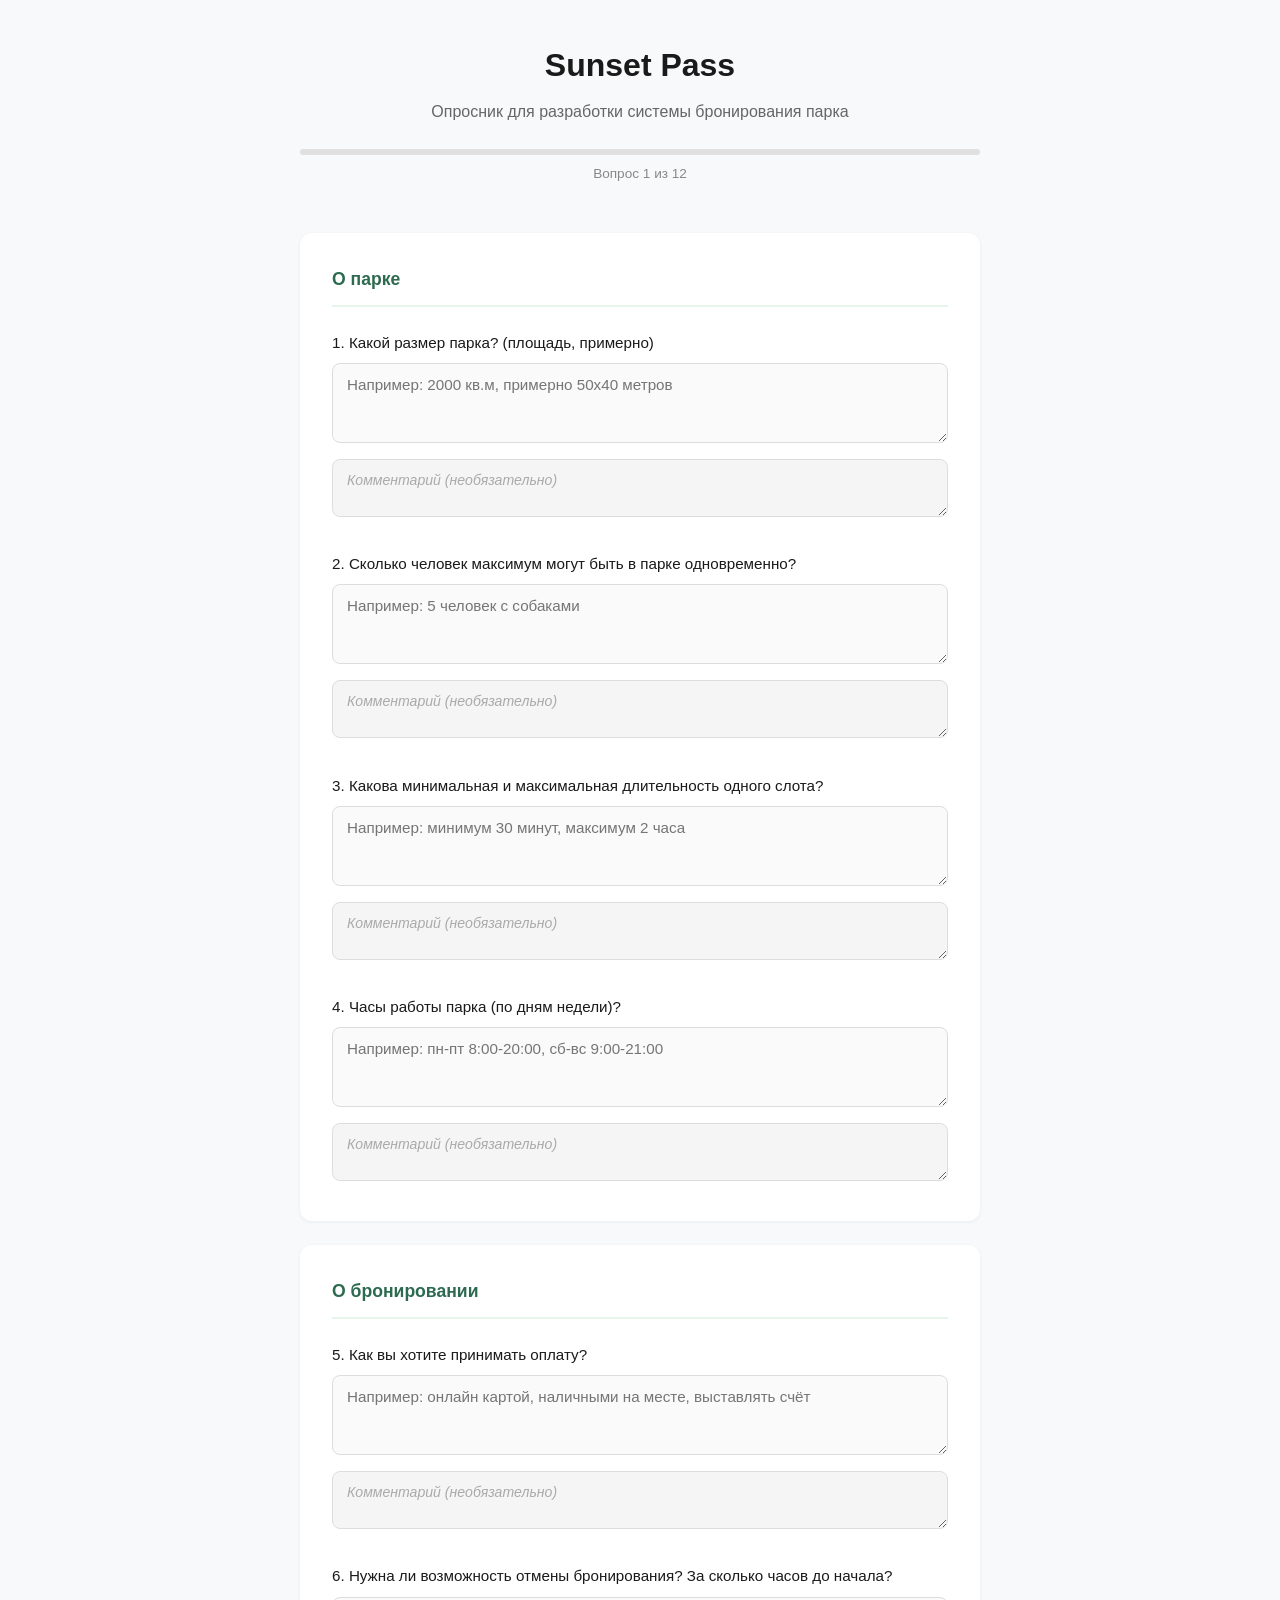
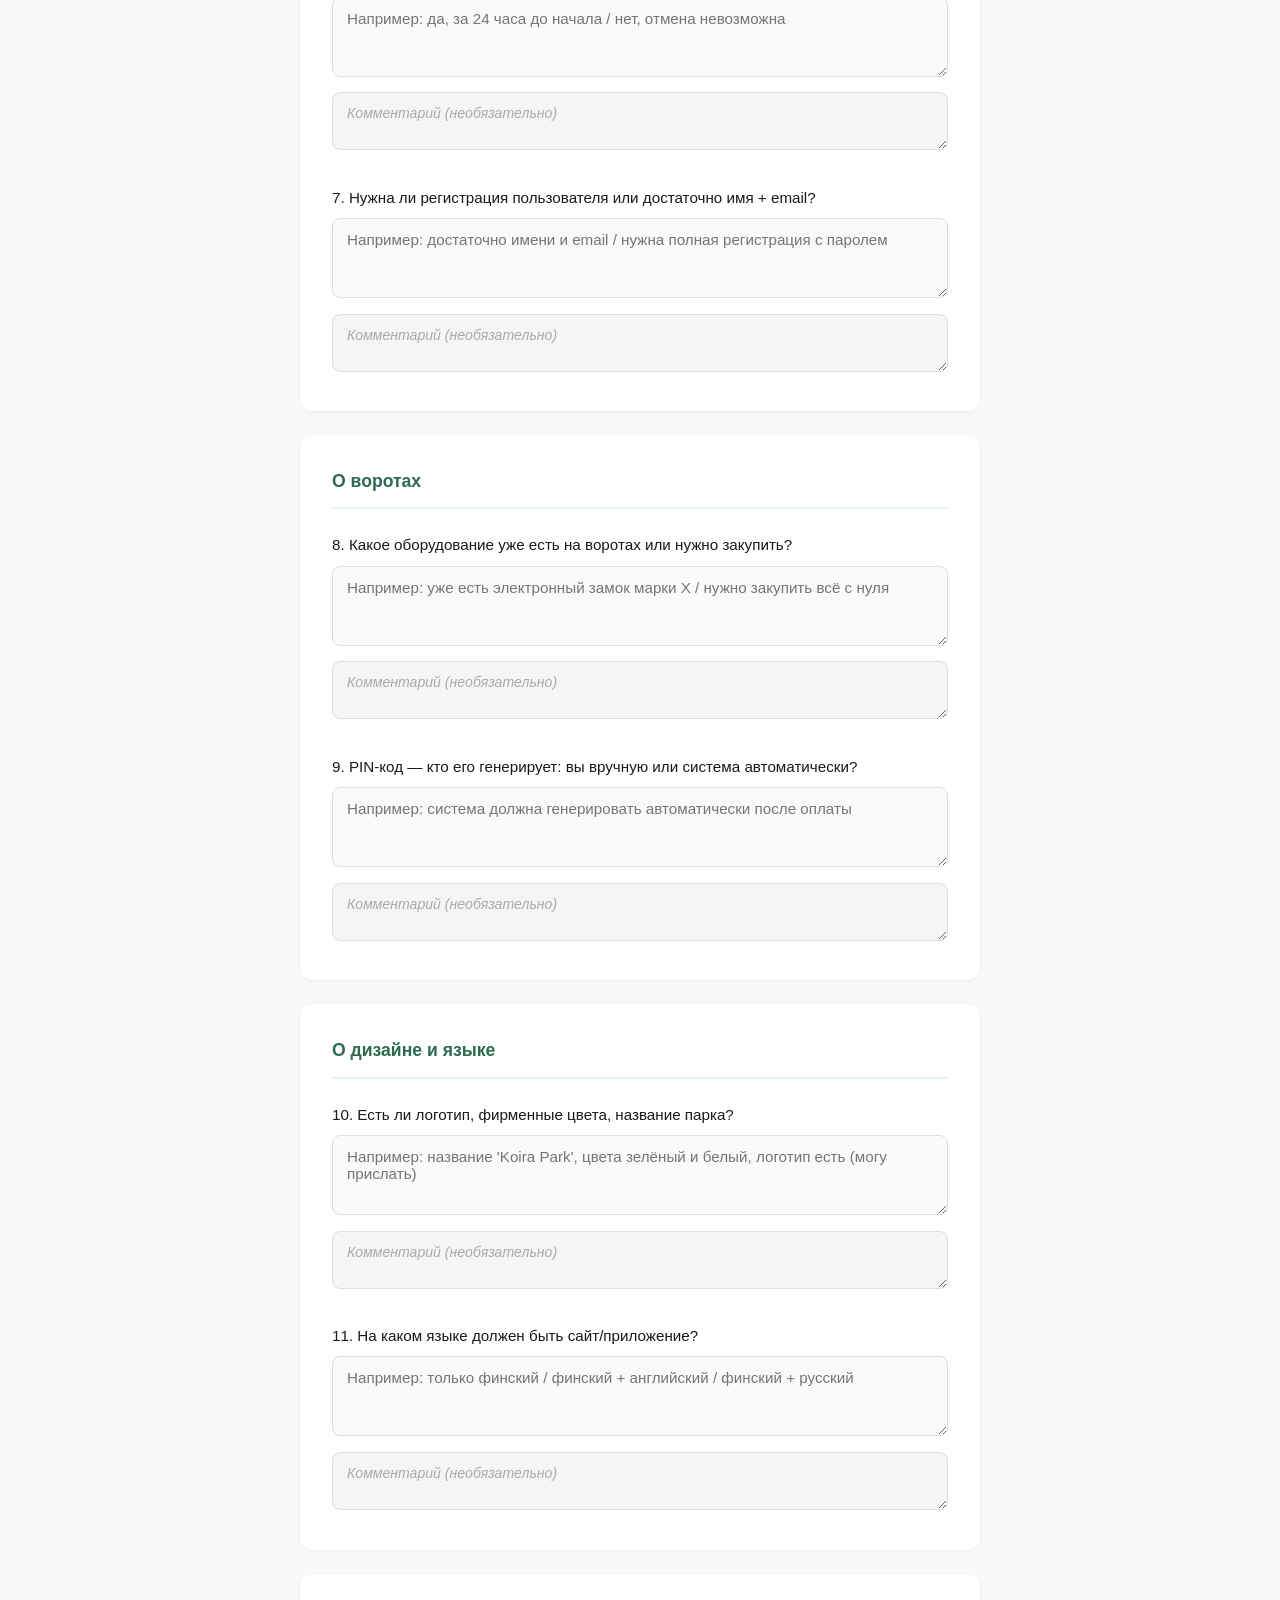
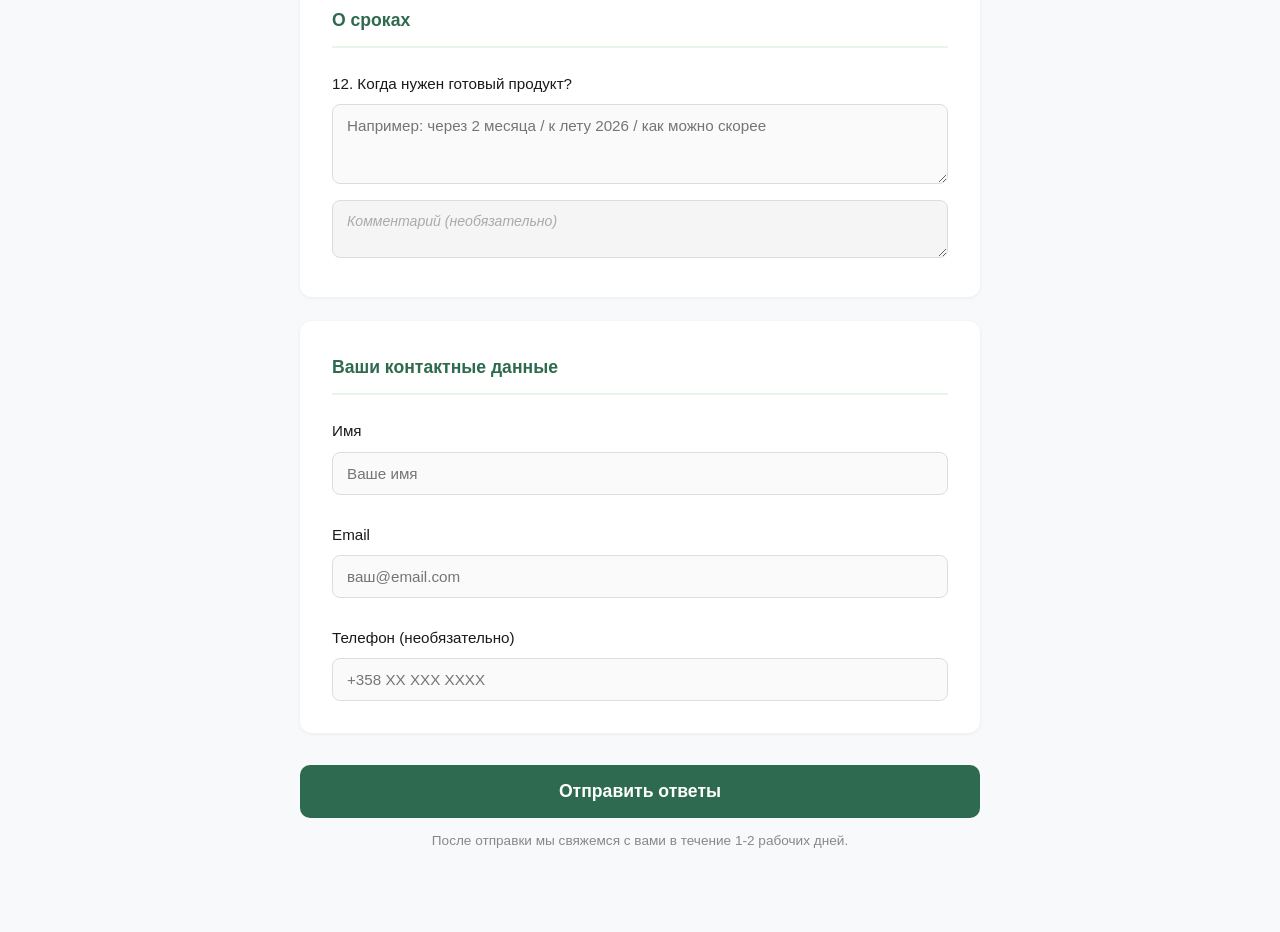
==== index.html @ 76b66343 "fix: add _replyto field to prevent spam classification" ====
<!DOCTYPE html>
<html lang="ru">
<head>
  <meta charset="UTF-8">
  <meta name="viewport" content="width=device-width, initial-scale=1.0">
  <title>Sunset Pass — Опросник</title>
  <link rel="stylesheet" href="style.css">
</head>
<body>
  <div class="container">
    <header>
      <h1>Sunset Pass</h1>
      <p class="subtitle">Опросник для разработки системы бронирования парка</p>
      <div class="progress-bar">
        <div class="progress-fill" id="progressFill"></div>
      </div>
      <p class="progress-text" id="progressText">Вопрос 1 из 12</p>
    </header>

    <form id="questionnaireForm" action="https://formspree.io/f/xrejjoav" method="POST">
      <input type="hidden" name="_replyto" id="_replyto">

      <!-- О парке -->
      <section class="section">
        <h2>О парке</h2>

        <div class="question" data-index="1">
          <label for="park_size">1. Какой размер парка? (площадь, примерно)</label>
          <textarea id="park_size" name="park_size" placeholder="Например: 2000 кв.м, примерно 50x40 метров"></textarea>
          <textarea id="park_size_comment" name="park_size_comment" class="comment" placeholder="Комментарий (необязательно)"></textarea>
        </div>

        <div class="question" data-index="2">
          <label for="max_people">2. Сколько человек максимум могут быть в парке одновременно?</label>
          <textarea id="max_people" name="max_people" placeholder="Например: 5 человек с собаками"></textarea>
          <textarea id="max_people_comment" name="max_people_comment" class="comment" placeholder="Комментарий (необязательно)"></textarea>
        </div>

        <div class="question" data-index="3">
          <label for="slot_duration">3. Какова минимальная и максимальная длительность одного слота?</label>
          <textarea id="slot_duration" name="slot_duration" placeholder="Например: минимум 30 минут, максимум 2 часа"></textarea>
          <textarea id="slot_duration_comment" name="slot_duration_comment" class="comment" placeholder="Комментарий (необязательно)"></textarea>
        </div>

        <div class="question" data-index="4">
          <label for="working_hours">4. Часы работы парка (по дням недели)?</label>
          <textarea id="working_hours" name="working_hours" placeholder="Например: пн-пт 8:00-20:00, сб-вс 9:00-21:00"></textarea>
          <textarea id="working_hours_comment" name="working_hours_comment" class="comment" placeholder="Комментарий (необязательно)"></textarea>
        </div>
      </section>

      <!-- О бронировании -->
      <section class="section">
        <h2>О бронировании</h2>

        <div class="question" data-index="5">
          <label for="payment">5. Как вы хотите принимать оплату?</label>
          <textarea id="payment" name="payment" placeholder="Например: онлайн картой, наличными на месте, выставлять счёт"></textarea>
          <textarea id="payment_comment" name="payment_comment" class="comment" placeholder="Комментарий (необязательно)"></textarea>
        </div>

        <div class="question" data-index="6">
          <label for="cancellation">6. Нужна ли возможность отмены бронирования? За сколько часов до начала?</label>
          <textarea id="cancellation" name="cancellation" placeholder="Например: да, за 24 часа до начала / нет, отмена невозможна"></textarea>
          <textarea id="cancellation_comment" name="cancellation_comment" class="comment" placeholder="Комментарий (необязательно)"></textarea>
        </div>

        <div class="question" data-index="7">
          <label for="registration">7. Нужна ли регистрация пользователя или достаточно имя + email?</label>
          <textarea id="registration" name="registration" placeholder="Например: достаточно имени и email / нужна полная регистрация с паролем"></textarea>
          <textarea id="registration_comment" name="registration_comment" class="comment" placeholder="Комментарий (необязательно)"></textarea>
        </div>
      </section>

      <!-- О воротах -->
      <section class="section">
        <h2>О воротах</h2>

        <div class="question" data-index="8">
          <label for="gate_equipment">8. Какое оборудование уже есть на воротах или нужно закупить?</label>
          <textarea id="gate_equipment" name="gate_equipment" placeholder="Например: уже есть электронный замок марки X / нужно закупить всё с нуля"></textarea>
          <textarea id="gate_equipment_comment" name="gate_equipment_comment" class="comment" placeholder="Комментарий (необязательно)"></textarea>
        </div>

        <div class="question" data-index="9">
          <label for="pin_generation">9. PIN-код — кто его генерирует: вы вручную или система автоматически?</label>
          <textarea id="pin_generation" name="pin_generation" placeholder="Например: система должна генерировать автоматически после оплаты"></textarea>
          <textarea id="pin_generation_comment" name="pin_generation_comment" class="comment" placeholder="Комментарий (необязательно)"></textarea>
        </div>
      </section>

      <!-- О дизайне -->
      <section class="section">
        <h2>О дизайне и языке</h2>

        <div class="question" data-index="10">
          <label for="branding">10. Есть ли логотип, фирменные цвета, название парка?</label>
          <textarea id="branding" name="branding" placeholder="Например: название 'Koira Park', цвета зелёный и белый, логотип есть (могу прислать)"></textarea>
          <textarea id="branding_comment" name="branding_comment" class="comment" placeholder="Комментарий (необязательно)"></textarea>
        </div>

        <div class="question" data-index="11">
          <label for="language">11. На каком языке должен быть сайт/приложение?</label>
          <textarea id="language" name="language" placeholder="Например: только финский / финский + английский / финский + русский"></textarea>
          <textarea id="language_comment" name="language_comment" class="comment" placeholder="Комментарий (необязательно)"></textarea>
        </div>
      </section>

      <!-- О сроках -->
      <section class="section">
        <h2>О сроках</h2>

        <div class="question" data-index="12">
          <label for="deadline">12. Когда нужен готовый продукт?</label>
          <textarea id="deadline" name="deadline" placeholder="Например: через 2 месяца / к лету 2026 / как можно скорее"></textarea>
          <textarea id="deadline_comment" name="deadline_comment" class="comment" placeholder="Комментарий (необязательно)"></textarea>
        </div>
      </section>

      <!-- Контактные данные -->
      <section class="section">
        <h2>Ваши контактные данные</h2>
        <div class="question">
          <label for="client_name">Имя</label>
          <input type="text" id="client_name" name="client_name" required placeholder="Ваше имя">
        </div>
        <div class="question">
          <label for="client_email">Email</label>
          <input type="email" id="client_email" name="client_email" required placeholder="ваш@email.com">
        </div>
        <div class="question">
          <label for="client_phone">Телефон (необязательно)</label>
          <input type="tel" id="client_phone" name="client_phone" placeholder="+358 XX XXX XXXX">
        </div>
      </section>

      <button type="submit" id="submitBtn">Отправить ответы</button>
      <p class="submit-note">После отправки мы свяжемся с вами в течение 1-2 рабочих дней.</p>

    </form>
  </div>

<script>
  document.getElementById('client_email').addEventListener('input', function() {
    document.getElementById('_replyto').value = this.value;
  });
</script>
</body>
</html>
---- style.css ----
* {
  box-sizing: border-box;
  margin: 0;
  padding: 0;
}

body {
  font-family: -apple-system, BlinkMacSystemFont, 'Segoe UI', Roboto, sans-serif;
  background: #f8f9fa;
  color: #1a1a1a;
  line-height: 1.6;
}

.container {
  max-width: 720px;
  margin: 0 auto;
  padding: 40px 20px 80px;
}

header {
  text-align: center;
  margin-bottom: 48px;
}

h1 {
  font-size: 2rem;
  font-weight: 700;
  margin-bottom: 8px;
  color: #1a1a1a;
}

.subtitle {
  color: #666;
  font-size: 1rem;
  margin-bottom: 24px;
}

.progress-bar {
  width: 100%;
  height: 6px;
  background: #e0e0e0;
  border-radius: 3px;
  overflow: hidden;
  margin-bottom: 8px;
}

.progress-fill {
  height: 100%;
  background: #2d6a4f;
  border-radius: 3px;
  transition: width 0.3s ease;
  width: 0%;
}

.progress-text {
  font-size: 0.85rem;
  color: #888;
}

.section {
  background: #fff;
  border-radius: 12px;
  padding: 32px;
  margin-bottom: 24px;
  box-shadow: 0 1px 4px rgba(0,0,0,0.06);
}

.section h2 {
  font-size: 1.1rem;
  font-weight: 600;
  color: #2d6a4f;
  margin-bottom: 24px;
  padding-bottom: 12px;
  border-bottom: 2px solid #e8f5e9;
}

.question {
  margin-bottom: 28px;
}

.question:last-child {
  margin-bottom: 0;
}

label {
  display: block;
  font-weight: 500;
  margin-bottom: 8px;
  font-size: 0.95rem;
}

textarea, input[type="text"], input[type="email"], input[type="tel"] {
  width: 100%;
  padding: 12px 14px;
  border: 1.5px solid #ddd;
  border-radius: 8px;
  font-size: 0.95rem;
  font-family: inherit;
  color: #1a1a1a;
  background: #fafafa;
  transition: border-color 0.2s;
  resize: vertical;
}

textarea {
  min-height: 80px;
}

textarea:focus, input:focus {
  outline: none;
  border-color: #2d6a4f;
  background: #fff;
}

textarea.comment {
  min-height: 50px;
  margin-top: 8px;
  font-size: 0.88rem;
  color: #555;
  background: #f5f5f5;
}

textarea.comment::placeholder {
  color: #aaa;
  font-style: italic;
}

button[type="submit"] {
  display: block;
  width: 100%;
  padding: 16px;
  background: #2d6a4f;
  color: #fff;
  border: none;
  border-radius: 10px;
  font-size: 1.1rem;
  font-weight: 600;
  cursor: pointer;
  transition: background 0.2s, transform 0.1s;
  margin-top: 32px;
}

button[type="submit"]:hover {
  background: #1b4332;
}

button[type="submit"]:active {
  transform: scale(0.99);
}

button[type="submit"]:disabled {
  background: #aaa;
  cursor: not-allowed;
}

.submit-note {
  text-align: center;
  color: #888;
  font-size: 0.85rem;
  margin-top: 12px;
}

.error-message {
  background: #fff3f3;
  border: 1px solid #f5c6cb;
  color: #721c24;
  padding: 12px 16px;
  border-radius: 8px;
  margin-top: 16px;
  font-size: 0.9rem;
  display: none;
}

@media (max-width: 600px) {
  .container {
    padding: 24px 16px 60px;
  }

  .section {
    padding: 20px;
  }

  h1 {
    font-size: 1.5rem;
  }
}
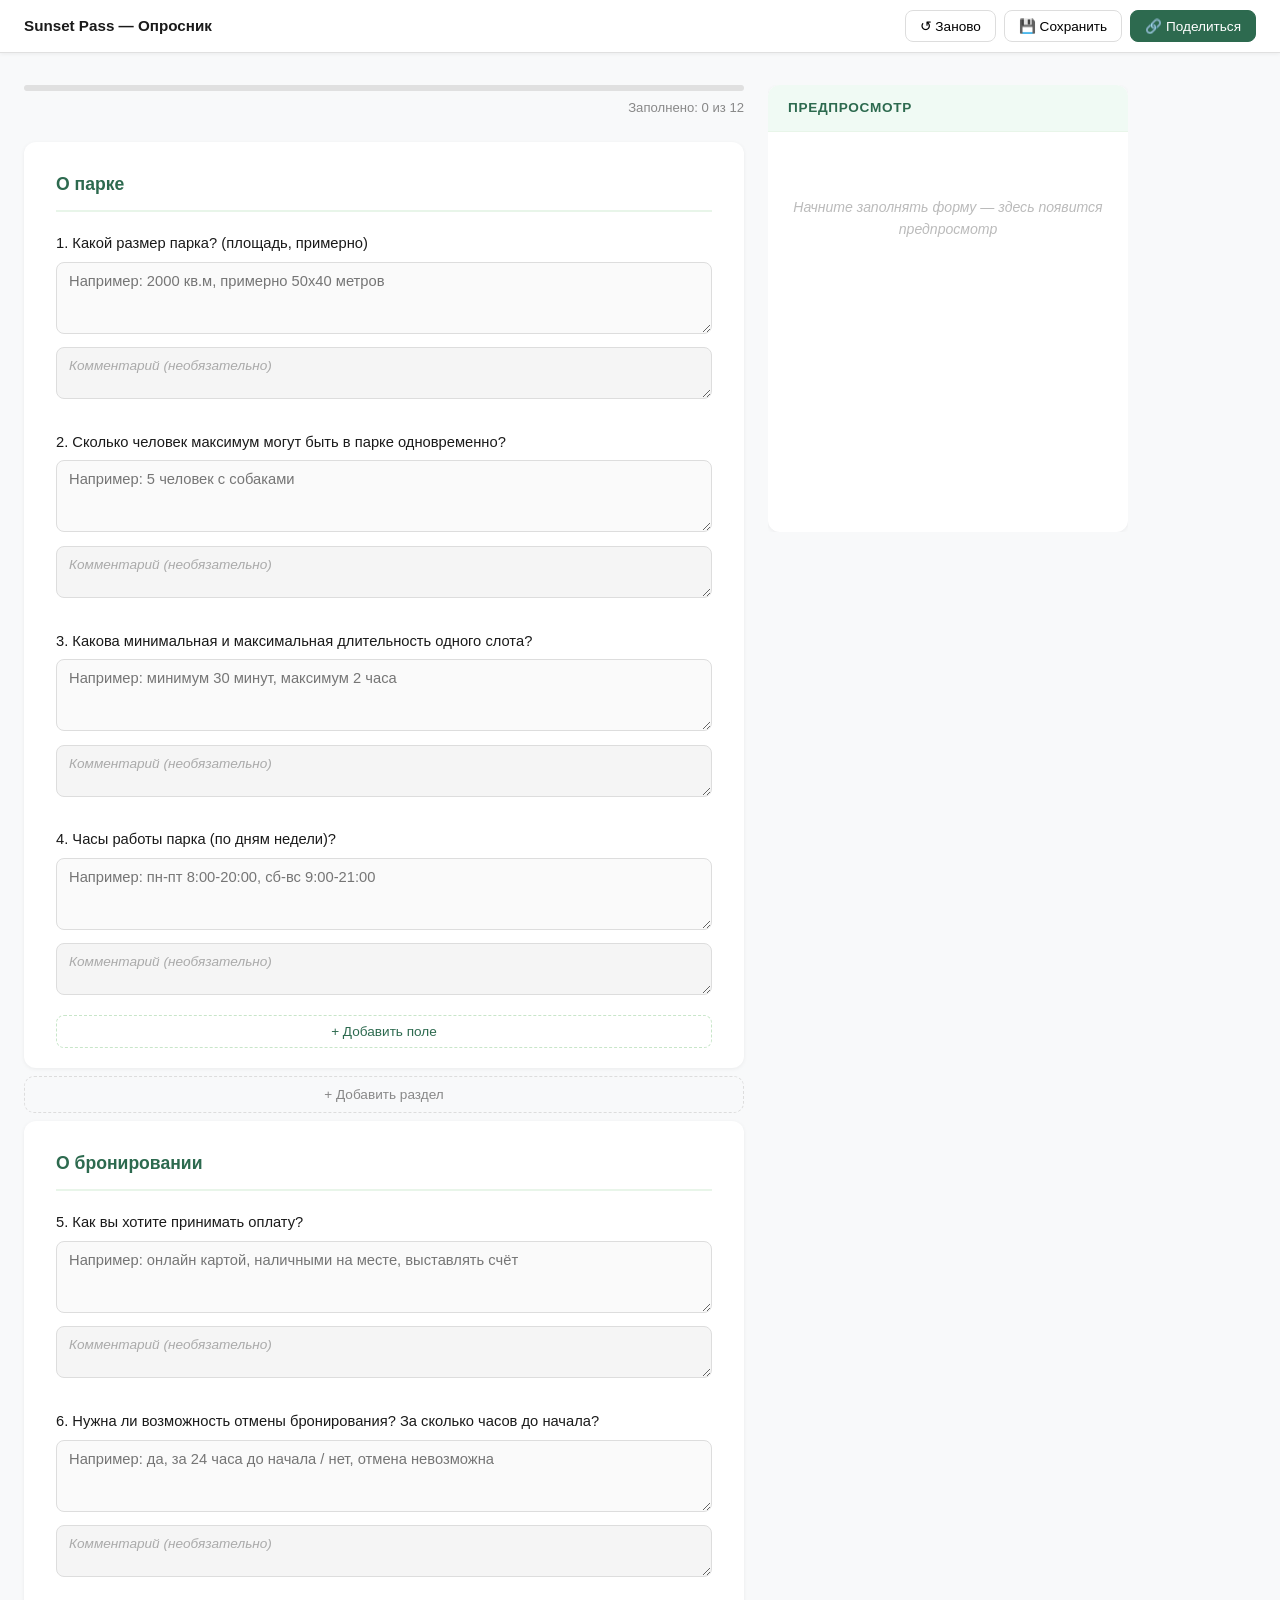
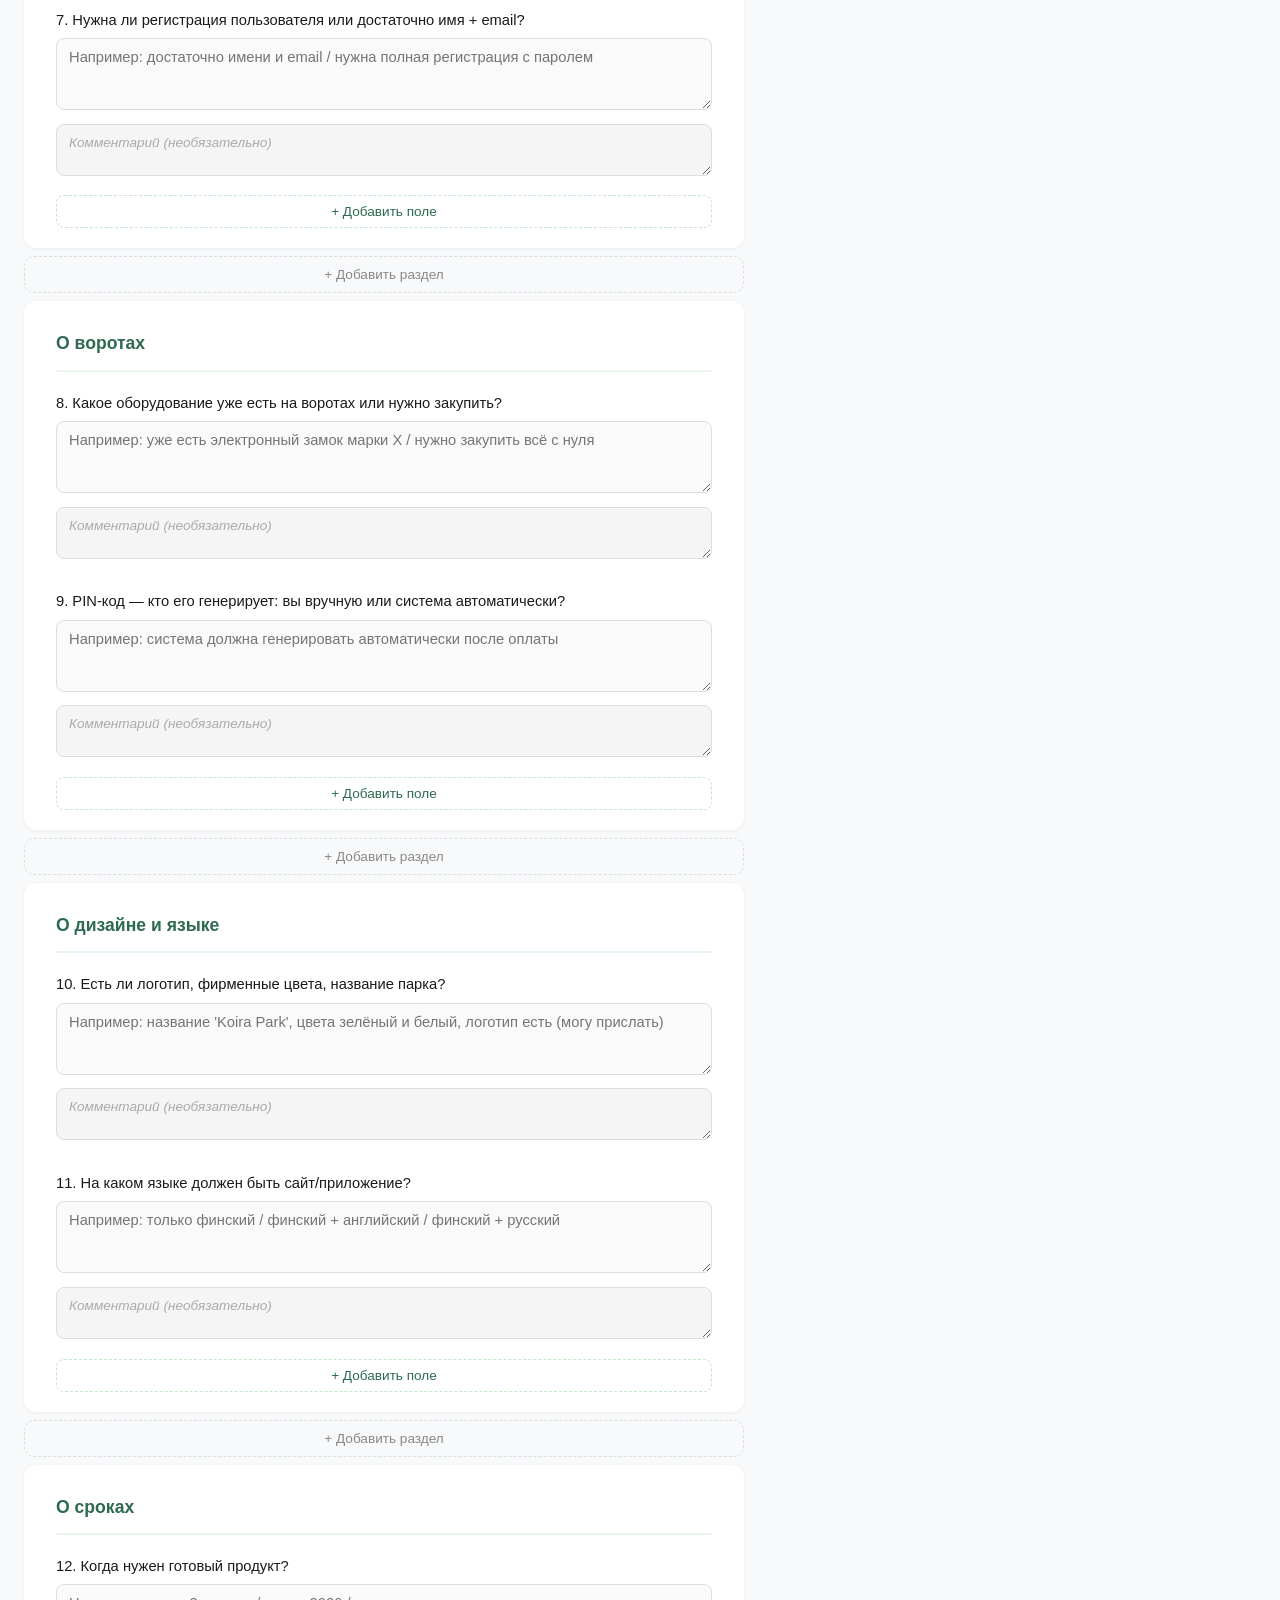
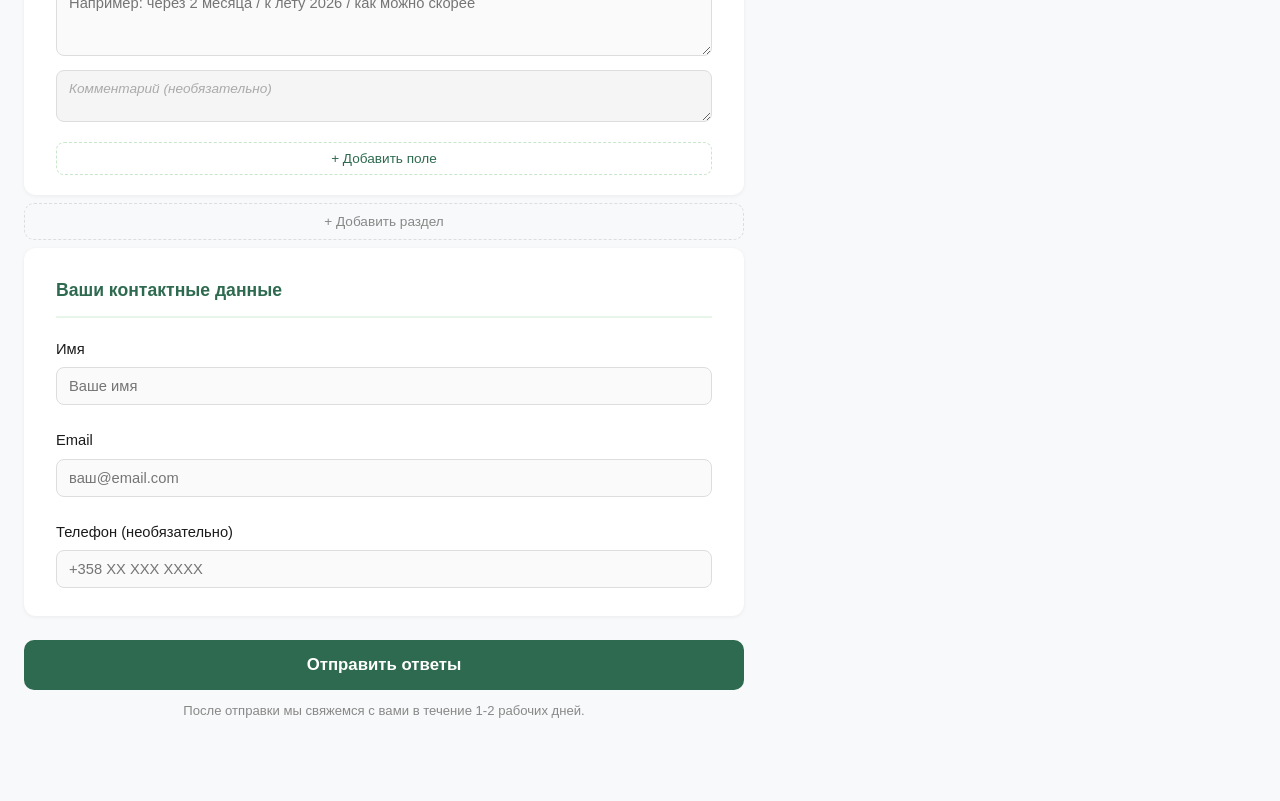
==== commit 9a57f52b: "feat: add toolbar, autosave, URL sharing, preview panel, dynamic sections/fields" ====
--- a/index.html
+++ b/index.html
@@ -7,143 +7,202 @@
   <link rel="stylesheet" href="style.css">
 </head>
 <body>
-  <div class="container">
-    <header>
-      <h1>Sunset Pass</h1>
-      <p class="subtitle">Опросник для разработки системы бронирования парка</p>
-      <div class="progress-bar">
-        <div class="progress-fill" id="progressFill"></div>
+
+  <!-- Тулбар -->
+  <div class="toolbar">
+    <div class="toolbar-left">
+      <span class="toolbar-title">Sunset Pass — Опросник</span>
+      <span class="save-status" id="saveStatus"></span>
+    </div>
+    <div class="toolbar-right">
+      <button class="toolbar-btn" id="btnReset" title="Очистить форму">↺ Заново</button>
+      <button class="toolbar-btn" id="btnSave" title="Сохранить">💾 Сохранить</button>
+      <button class="toolbar-btn primary" id="btnShare" title="Поделиться ссылкой">🔗 Поделиться</button>
+    </div>
+  </div>
+
+  <!-- Flash сообщение -->
+  <div class="flash" id="flash"></div>
+
+  <!-- Основной макет -->
+  <div class="app-layout">
+
+    <!-- Колонка с формой -->
+    <div class="form-column">
+      <header>
+        <div class="progress-bar">
+          <div class="progress-fill" id="progressFill"></div>
+        </div>
+        <p class="progress-text" id="progressText">Заполнено: 0 из 12</p>
+      </header>
+
+      <form id="questionnaireForm" action="https://formspree.io/f/xrejjoav" method="POST">
+        <input type="hidden" name="_replyto" id="_replyto">
+
+        <!-- О парке -->
+        <section class="section" data-section-id="park">
+          <div class="section-header">
+            <h2 contenteditable="false">О парке</h2>
+          </div>
+
+          <div class="question" data-index="1">
+            <label for="park_size">1. Какой размер парка? (площадь, примерно)</label>
+            <textarea id="park_size" name="park_size" placeholder="Например: 2000 кв.м, примерно 50x40 метров"></textarea>
+            <textarea id="park_size_comment" name="park_size_comment" class="comment" placeholder="Комментарий (необязательно)"></textarea>
+          </div>
+
+          <div class="question" data-index="2">
+            <label for="max_people">2. Сколько человек максимум могут быть в парке одновременно?</label>
+            <textarea id="max_people" name="max_people" placeholder="Например: 5 человек с собаками"></textarea>
+            <textarea id="max_people_comment" name="max_people_comment" class="comment" placeholder="Комментарий (необязательно)"></textarea>
+          </div>
+
+          <div class="question" data-index="3">
+            <label for="slot_duration">3. Какова минимальная и максимальная длительность одного слота?</label>
+            <textarea id="slot_duration" name="slot_duration" placeholder="Например: минимум 30 минут, максимум 2 часа"></textarea>
+            <textarea id="slot_duration_comment" name="slot_duration_comment" class="comment" placeholder="Комментарий (необязательно)"></textarea>
+          </div>
+
+          <div class="question" data-index="4">
+            <label for="working_hours">4. Часы работы парка (по дням недели)?</label>
+            <textarea id="working_hours" name="working_hours" placeholder="Например: пн-пт 8:00-20:00, сб-вс 9:00-21:00"></textarea>
+            <textarea id="working_hours_comment" name="working_hours_comment" class="comment" placeholder="Комментарий (необязательно)"></textarea>
+          </div>
+
+          <button type="button" class="add-field-btn" onclick="addField(this)">+ Добавить поле</button>
+        </section>
+
+        <button type="button" class="add-section-btn" onclick="addSection(this)">+ Добавить раздел</button>
+
+        <!-- О бронировании -->
+        <section class="section" data-section-id="booking">
+          <div class="section-header">
+            <h2 contenteditable="false">О бронировании</h2>
+          </div>
+
+          <div class="question" data-index="5">
+            <label for="payment">5. Как вы хотите принимать оплату?</label>
+            <textarea id="payment" name="payment" placeholder="Например: онлайн картой, наличными на месте, выставлять счёт"></textarea>
+            <textarea id="payment_comment" name="payment_comment" class="comment" placeholder="Комментарий (необязательно)"></textarea>
+          </div>
+
+          <div class="question" data-index="6">
+            <label for="cancellation">6. Нужна ли возможность отмены бронирования? За сколько часов до начала?</label>
+            <textarea id="cancellation" name="cancellation" placeholder="Например: да, за 24 часа до начала / нет, отмена невозможна"></textarea>
+            <textarea id="cancellation_comment" name="cancellation_comment" class="comment" placeholder="Комментарий (необязательно)"></textarea>
+          </div>
+
+          <div class="question" data-index="7">
+            <label for="registration">7. Нужна ли регистрация пользователя или достаточно имя + email?</label>
+            <textarea id="registration" name="registration" placeholder="Например: достаточно имени и email / нужна полная регистрация с паролем"></textarea>
+            <textarea id="registration_comment" name="registration_comment" class="comment" placeholder="Комментарий (необязательно)"></textarea>
+          </div>
+
+          <button type="button" class="add-field-btn" onclick="addField(this)">+ Добавить поле</button>
+        </section>
+
+        <button type="button" class="add-section-btn" onclick="addSection(this)">+ Добавить раздел</button>
+
+        <!-- О воротах -->
+        <section class="section" data-section-id="gates">
+          <div class="section-header">
+            <h2 contenteditable="false">О воротах</h2>
+          </div>
+
+          <div class="question" data-index="8">
+            <label for="gate_equipment">8. Какое оборудование уже есть на воротах или нужно закупить?</label>
+            <textarea id="gate_equipment" name="gate_equipment" placeholder="Например: уже есть электронный замок марки X / нужно закупить всё с нуля"></textarea>
+            <textarea id="gate_equipment_comment" name="gate_equipment_comment" class="comment" placeholder="Комментарий (необязательно)"></textarea>
+          </div>
+
+          <div class="question" data-index="9">
+            <label for="pin_generation">9. PIN-код — кто его генерирует: вы вручную или система автоматически?</label>
+            <textarea id="pin_generation" name="pin_generation" placeholder="Например: система должна генерировать автоматически после оплаты"></textarea>
+            <textarea id="pin_generation_comment" name="pin_generation_comment" class="comment" placeholder="Комментарий (необязательно)"></textarea>
+          </div>
+
+          <button type="button" class="add-field-btn" onclick="addField(this)">+ Добавить поле</button>
+        </section>
+
+        <button type="button" class="add-section-btn" onclick="addSection(this)">+ Добавить раздел</button>
+
+        <!-- О дизайне -->
+        <section class="section" data-section-id="design">
+          <div class="section-header">
+            <h2 contenteditable="false">О дизайне и языке</h2>
+          </div>
+
+          <div class="question" data-index="10">
+            <label for="branding">10. Есть ли логотип, фирменные цвета, название парка?</label>
+            <textarea id="branding" name="branding" placeholder="Например: название 'Koira Park', цвета зелёный и белый, логотип есть (могу прислать)"></textarea>
+            <textarea id="branding_comment" name="branding_comment" class="comment" placeholder="Комментарий (необязательно)"></textarea>
+          </div>
+
+          <div class="question" data-index="11">
+            <label for="language">11. На каком языке должен быть сайт/приложение?</label>
+            <textarea id="language" name="language" placeholder="Например: только финский / финский + английский / финский + русский"></textarea>
+            <textarea id="language_comment" name="language_comment" class="comment" placeholder="Комментарий (необязательно)"></textarea>
+          </div>
+
+          <button type="button" class="add-field-btn" onclick="addField(this)">+ Добавить поле</button>
+        </section>
+
+        <button type="button" class="add-section-btn" onclick="addSection(this)">+ Добавить раздел</button>
+
+        <!-- О сроках -->
+        <section class="section" data-section-id="deadlines">
+          <div class="section-header">
+            <h2 contenteditable="false">О сроках</h2>
+          </div>
+
+          <div class="question" data-index="12">
+            <label for="deadline">12. Когда нужен готовый продукт?</label>
+            <textarea id="deadline" name="deadline" placeholder="Например: через 2 месяца / к лету 2026 / как можно скорее"></textarea>
+            <textarea id="deadline_comment" name="deadline_comment" class="comment" placeholder="Комментарий (необязательно)"></textarea>
+          </div>
+
+          <button type="button" class="add-field-btn" onclick="addField(this)">+ Добавить поле</button>
+        </section>
+
+        <button type="button" class="add-section-btn" onclick="addSection(this)">+ Добавить раздел</button>
+
+        <!-- Контактные данные -->
+        <section class="section" data-section-id="contacts">
+          <div class="section-header">
+            <h2 contenteditable="false">Ваши контактные данные</h2>
+          </div>
+          <div class="question">
+            <label for="client_name">Имя</label>
+            <input type="text" id="client_name" name="client_name" required placeholder="Ваше имя">
+          </div>
+          <div class="question">
+            <label for="client_email">Email</label>
+            <input type="email" id="client_email" name="client_email" required placeholder="ваш@email.com">
+          </div>
+          <div class="question">
+            <label for="client_phone">Телефон (необязательно)</label>
+            <input type="tel" id="client_phone" name="client_phone" placeholder="+358 XX XXX XXXX">
+          </div>
+        </section>
+
+        <button type="submit" id="submitBtn">Отправить ответы</button>
+        <p class="submit-note">После отправки мы свяжемся с вами в течение 1-2 рабочих дней.</p>
+
+      </form>
+    </div>
+
+    <!-- Панель предпросмотра -->
+    <div class="preview-column">
+      <div class="preview-panel">
+        <div class="preview-header">Предпросмотр</div>
+        <div class="preview-a4" id="previewContent">
+          <p class="preview-empty">Начните заполнять форму — здесь появится предпросмотр</p>
+        </div>
       </div>
-      <p class="progress-text" id="progressText">Вопрос 1 из 12</p>
-    </header>
-
-    <form id="questionnaireForm" action="https://formspree.io/f/xrejjoav" method="POST">
-      <input type="hidden" name="_replyto" id="_replyto">
-
-      <!-- О парке -->
-      <section class="section">
-        <h2>О парке</h2>
-
-        <div class="question" data-index="1">
-          <label for="park_size">1. Какой размер парка? (площадь, примерно)</label>
-          <textarea id="park_size" name="park_size" placeholder="Например: 2000 кв.м, примерно 50x40 метров"></textarea>
-          <textarea id="park_size_comment" name="park_size_comment" class="comment" placeholder="Комментарий (необязательно)"></textarea>
-        </div>
-
-        <div class="question" data-index="2">
-          <label for="max_people">2. Сколько человек максимум могут быть в парке одновременно?</label>
-          <textarea id="max_people" name="max_people" placeholder="Например: 5 человек с собаками"></textarea>
-          <textarea id="max_people_comment" name="max_people_comment" class="comment" placeholder="Комментарий (необязательно)"></textarea>
-        </div>
-
-        <div class="question" data-index="3">
-          <label for="slot_duration">3. Какова минимальная и максимальная длительность одного слота?</label>
-          <textarea id="slot_duration" name="slot_duration" placeholder="Например: минимум 30 минут, максимум 2 часа"></textarea>
-          <textarea id="slot_duration_comment" name="slot_duration_comment" class="comment" placeholder="Комментарий (необязательно)"></textarea>
-        </div>
-
-        <div class="question" data-index="4">
-          <label for="working_hours">4. Часы работы парка (по дням недели)?</label>
-          <textarea id="working_hours" name="working_hours" placeholder="Например: пн-пт 8:00-20:00, сб-вс 9:00-21:00"></textarea>
-          <textarea id="working_hours_comment" name="working_hours_comment" class="comment" placeholder="Комментарий (необязательно)"></textarea>
-        </div>
-      </section>
-
-      <!-- О бронировании -->
-      <section class="section">
-        <h2>О бронировании</h2>
-
-        <div class="question" data-index="5">
-          <label for="payment">5. Как вы хотите принимать оплату?</label>
-          <textarea id="payment" name="payment" placeholder="Например: онлайн картой, наличными на месте, выставлять счёт"></textarea>
-          <textarea id="payment_comment" name="payment_comment" class="comment" placeholder="Комментарий (необязательно)"></textarea>
-        </div>
-
-        <div class="question" data-index="6">
-          <label for="cancellation">6. Нужна ли возможность отмены бронирования? За сколько часов до начала?</label>
-          <textarea id="cancellation" name="cancellation" placeholder="Например: да, за 24 часа до начала / нет, отмена невозможна"></textarea>
-          <textarea id="cancellation_comment" name="cancellation_comment" class="comment" placeholder="Комментарий (необязательно)"></textarea>
-        </div>
-
-        <div class="question" data-index="7">
-          <label for="registration">7. Нужна ли регистрация пользователя или достаточно имя + email?</label>
-          <textarea id="registration" name="registration" placeholder="Например: достаточно имени и email / нужна полная регистрация с паролем"></textarea>
-          <textarea id="registration_comment" name="registration_comment" class="comment" placeholder="Комментарий (необязательно)"></textarea>
-        </div>
-      </section>
-
-      <!-- О воротах -->
-      <section class="section">
-        <h2>О воротах</h2>
-
-        <div class="question" data-index="8">
-          <label for="gate_equipment">8. Какое оборудование уже есть на воротах или нужно закупить?</label>
-          <textarea id="gate_equipment" name="gate_equipment" placeholder="Например: уже есть электронный замок марки X / нужно закупить всё с нуля"></textarea>
-          <textarea id="gate_equipment_comment" name="gate_equipment_comment" class="comment" placeholder="Комментарий (необязательно)"></textarea>
-        </div>
-
-        <div class="question" data-index="9">
-          <label for="pin_generation">9. PIN-код — кто его генерирует: вы вручную или система автоматически?</label>
-          <textarea id="pin_generation" name="pin_generation" placeholder="Например: система должна генерировать автоматически после оплаты"></textarea>
-          <textarea id="pin_generation_comment" name="pin_generation_comment" class="comment" placeholder="Комментарий (необязательно)"></textarea>
-        </div>
-      </section>
-
-      <!-- О дизайне -->
-      <section class="section">
-        <h2>О дизайне и языке</h2>
-
-        <div class="question" data-index="10">
-          <label for="branding">10. Есть ли логотип, фирменные цвета, название парка?</label>
-          <textarea id="branding" name="branding" placeholder="Например: название 'Koira Park', цвета зелёный и белый, логотип есть (могу прислать)"></textarea>
-          <textarea id="branding_comment" name="branding_comment" class="comment" placeholder="Комментарий (необязательно)"></textarea>
-        </div>
-
-        <div class="question" data-index="11">
-          <label for="language">11. На каком языке должен быть сайт/приложение?</label>
-          <textarea id="language" name="language" placeholder="Например: только финский / финский + английский / финский + русский"></textarea>
-          <textarea id="language_comment" name="language_comment" class="comment" placeholder="Комментарий (необязательно)"></textarea>
-        </div>
-      </section>
-
-      <!-- О сроках -->
-      <section class="section">
-        <h2>О сроках</h2>
-
-        <div class="question" data-index="12">
-          <label for="deadline">12. Когда нужен готовый продукт?</label>
-          <textarea id="deadline" name="deadline" placeholder="Например: через 2 месяца / к лету 2026 / как можно скорее"></textarea>
-          <textarea id="deadline_comment" name="deadline_comment" class="comment" placeholder="Комментарий (необязательно)"></textarea>
-        </div>
-      </section>
-
-      <!-- Контактные данные -->
-      <section class="section">
-        <h2>Ваши контактные данные</h2>
-        <div class="question">
-          <label for="client_name">Имя</label>
-          <input type="text" id="client_name" name="client_name" required placeholder="Ваше имя">
-        </div>
-        <div class="question">
-          <label for="client_email">Email</label>
-          <input type="email" id="client_email" name="client_email" required placeholder="ваш@email.com">
-        </div>
-        <div class="question">
-          <label for="client_phone">Телефон (необязательно)</label>
-          <input type="tel" id="client_phone" name="client_phone" placeholder="+358 XX XXX XXXX">
-        </div>
-      </section>
-
-      <button type="submit" id="submitBtn">Отправить ответы</button>
-      <p class="submit-note">После отправки мы свяжемся с вами в течение 1-2 рабочих дней.</p>
-
-    </form>
+    </div>
+
   </div>
 
-<script>
-  document.getElementById('client_email').addEventListener('input', function() {
-    document.getElementById('_replyto').value = this.value;
-  });
-</script>
+  <script src="script.js"></script>
 </body>
 </html>
--- a/style.css
+++ b/style.css
@@ -11,27 +11,126 @@
   line-height: 1.6;
 }
 
-.container {
+/* ─── Тулбар ─── */
+.toolbar {
+  position: sticky;
+  top: 0;
+  z-index: 100;
+  background: #fff;
+  border-bottom: 1px solid #e0e0e0;
+  padding: 10px 24px;
+  display: flex;
+  align-items: center;
+  justify-content: space-between;
+  gap: 12px;
+  box-shadow: 0 1px 4px rgba(0,0,0,0.06);
+}
+
+.toolbar-left {
+  display: flex;
+  align-items: center;
+  gap: 12px;
+  min-width: 0;
+}
+
+.toolbar-title {
+  font-weight: 600;
+  font-size: 0.95rem;
+  white-space: nowrap;
+  overflow: hidden;
+  text-overflow: ellipsis;
+}
+
+.save-status {
+  font-size: 0.8rem;
+  color: #888;
+  white-space: nowrap;
+}
+
+.toolbar-right {
+  display: flex;
+  gap: 8px;
+  flex-shrink: 0;
+}
+
+.toolbar-btn {
+  padding: 7px 14px;
+  border: 1.5px solid #ddd;
+  border-radius: 8px;
+  background: #fff;
+  font-size: 0.85rem;
+  font-family: inherit;
+  cursor: pointer;
+  transition: background 0.15s, border-color 0.15s;
+  white-space: nowrap;
+}
+
+.toolbar-btn:hover {
+  background: #f0f0f0;
+  border-color: #bbb;
+}
+
+.toolbar-btn.primary {
+  background: #2d6a4f;
+  color: #fff;
+  border-color: #2d6a4f;
+}
+
+.toolbar-btn.primary:hover {
+  background: #1b4332;
+  border-color: #1b4332;
+}
+
+/* ─── Flash ─── */
+.flash {
+  position: fixed;
+  top: 60px;
+  left: 50%;
+  transform: translateX(-50%) translateY(-20px);
+  background: #1a1a1a;
+  color: #fff;
+  padding: 10px 20px;
+  border-radius: 8px;
+  font-size: 0.9rem;
+  opacity: 0;
+  pointer-events: none;
+  transition: opacity 0.2s, transform 0.2s;
+  z-index: 200;
+  white-space: nowrap;
+}
+
+.flash.show {
+  opacity: 1;
+  transform: translateX(-50%) translateY(0);
+}
+
+/* ─── Макет ─── */
+.app-layout {
+  display: flex;
+  gap: 24px;
+  max-width: 1300px;
+  margin: 0 auto;
+  padding: 32px 24px 80px;
+  align-items: flex-start;
+}
+
+.form-column {
+  flex: 1;
+  min-width: 0;
   max-width: 720px;
-  margin: 0 auto;
-  padding: 40px 20px 80px;
-}
-
+}
+
+.preview-column {
+  width: 360px;
+  flex-shrink: 0;
+  position: sticky;
+  top: 72px;
+  max-height: calc(100vh - 80px);
+  overflow-y: auto;
+}
+
+/* ─── Прогресс ─── */
 header {
-  text-align: center;
-  margin-bottom: 48px;
-}
-
-h1 {
-  font-size: 2rem;
-  font-weight: 700;
-  margin-bottom: 8px;
-  color: #1a1a1a;
-}
-
-.subtitle {
-  color: #666;
-  font-size: 1rem;
   margin-bottom: 24px;
 }
 
@@ -41,7 +140,7 @@
   background: #e0e0e0;
   border-radius: 3px;
   overflow: hidden;
-  margin-bottom: 8px;
+  margin-bottom: 6px;
 }
 
 .progress-fill {
@@ -53,48 +152,53 @@
 }
 
 .progress-text {
-  font-size: 0.85rem;
+  font-size: 0.82rem;
   color: #888;
-}
-
+  text-align: right;
+}
+
+/* ─── Секции ─── */
 .section {
   background: #fff;
   border-radius: 12px;
-  padding: 32px;
-  margin-bottom: 24px;
+  padding: 28px 32px 20px;
+  margin-bottom: 8px;
   box-shadow: 0 1px 4px rgba(0,0,0,0.06);
+}
+
+.section-header {
+  margin-bottom: 20px;
+  padding-bottom: 12px;
+  border-bottom: 2px solid #e8f5e9;
 }
 
 .section h2 {
   font-size: 1.1rem;
   font-weight: 600;
   color: #2d6a4f;
+}
+
+.question {
   margin-bottom: 24px;
-  padding-bottom: 12px;
-  border-bottom: 2px solid #e8f5e9;
-}
-
-.question {
-  margin-bottom: 28px;
-}
-
-.question:last-child {
-  margin-bottom: 0;
+}
+
+.question:last-of-type {
+  margin-bottom: 8px;
 }
 
 label {
   display: block;
   font-weight: 500;
-  margin-bottom: 8px;
-  font-size: 0.95rem;
+  margin-bottom: 6px;
+  font-size: 0.92rem;
 }
 
 textarea, input[type="text"], input[type="email"], input[type="tel"] {
   width: 100%;
-  padding: 12px 14px;
+  padding: 10px 12px;
   border: 1.5px solid #ddd;
   border-radius: 8px;
-  font-size: 0.95rem;
+  font-size: 0.92rem;
   font-family: inherit;
   color: #1a1a1a;
   background: #fafafa;
@@ -103,7 +207,7 @@
 }
 
 textarea {
-  min-height: 80px;
+  min-height: 72px;
 }
 
 textarea:focus, input:focus {
@@ -113,9 +217,9 @@
 }
 
 textarea.comment {
-  min-height: 50px;
-  margin-top: 8px;
-  font-size: 0.88rem;
+  min-height: 44px;
+  margin-top: 6px;
+  font-size: 0.85rem;
   color: #555;
   background: #f5f5f5;
 }
@@ -125,62 +229,244 @@
   font-style: italic;
 }
 
+/* ─── Кнопки добавления ─── */
+.add-field-btn {
+  display: block;
+  width: 100%;
+  padding: 8px;
+  margin-top: 12px;
+  background: none;
+  border: 1.5px dashed #c8e6c9;
+  border-radius: 8px;
+  color: #2d6a4f;
+  font-size: 0.85rem;
+  font-family: inherit;
+  cursor: pointer;
+  transition: background 0.15s, border-color 0.15s;
+}
+
+.add-field-btn:hover {
+  background: #f0faf4;
+  border-color: #2d6a4f;
+}
+
+.add-section-btn {
+  display: block;
+  width: 100%;
+  padding: 10px;
+  margin-bottom: 8px;
+  background: none;
+  border: 1.5px dashed #ddd;
+  border-radius: 10px;
+  color: #888;
+  font-size: 0.85rem;
+  font-family: inherit;
+  cursor: pointer;
+  transition: background 0.15s, border-color 0.15s, color 0.15s;
+}
+
+.add-section-btn:hover {
+  background: #f8f8f8;
+  border-color: #aaa;
+  color: #444;
+}
+
+/* Динамические поля */
+.dynamic-question {
+  margin-top: 16px;
+  padding-top: 16px;
+  border-top: 1px solid #f0f0f0;
+}
+
+.dynamic-question-header {
+  display: flex;
+  align-items: center;
+  gap: 8px;
+  margin-bottom: 6px;
+}
+
+.dynamic-question input.field-title {
+  flex: 1;
+  font-weight: 500;
+  font-size: 0.92rem;
+  border: none;
+  border-bottom: 1.5px solid #ddd;
+  border-radius: 0;
+  background: transparent;
+  padding: 4px 0;
+}
+
+.dynamic-question input.field-title:focus {
+  border-bottom-color: #2d6a4f;
+  background: transparent;
+}
+
+.remove-btn {
+  background: none;
+  border: none;
+  color: #ccc;
+  font-size: 1.1rem;
+  cursor: pointer;
+  padding: 2px 6px;
+  border-radius: 4px;
+  line-height: 1;
+  flex-shrink: 0;
+}
+
+.remove-btn:hover {
+  color: #e53935;
+  background: #fff0f0;
+}
+
+/* Динамические секции */
+.dynamic-section .section-header {
+  display: flex;
+  align-items: center;
+  gap: 8px;
+}
+
+.dynamic-section h2[contenteditable="true"] {
+  flex: 1;
+  outline: none;
+  border-bottom: 2px solid #2d6a4f;
+  padding-bottom: 4px;
+}
+
+/* ─── Submit ─── */
 button[type="submit"] {
   display: block;
   width: 100%;
-  padding: 16px;
+  padding: 15px;
   background: #2d6a4f;
   color: #fff;
   border: none;
   border-radius: 10px;
-  font-size: 1.1rem;
+  font-size: 1.05rem;
   font-weight: 600;
   cursor: pointer;
+  font-family: inherit;
   transition: background 0.2s, transform 0.1s;
-  margin-top: 32px;
-}
-
-button[type="submit"]:hover {
-  background: #1b4332;
-}
-
-button[type="submit"]:active {
-  transform: scale(0.99);
-}
-
-button[type="submit"]:disabled {
-  background: #aaa;
-  cursor: not-allowed;
-}
+  margin-top: 24px;
+}
+
+button[type="submit"]:hover { background: #1b4332; }
+button[type="submit"]:active { transform: scale(0.99); }
+button[type="submit"]:disabled { background: #aaa; cursor: not-allowed; }
 
 .submit-note {
   text-align: center;
   color: #888;
+  font-size: 0.82rem;
+  margin-top: 10px;
+}
+
+/* ─── Превью панель ─── */
+.preview-panel {
+  background: #fff;
+  border-radius: 12px;
+  box-shadow: 0 1px 4px rgba(0,0,0,0.06);
+  overflow: hidden;
+}
+
+.preview-header {
+  padding: 12px 20px;
+  background: #f0faf4;
+  border-bottom: 1px solid #e8f5e9;
   font-size: 0.85rem;
-  margin-top: 12px;
-}
-
-.error-message {
-  background: #fff3f3;
-  border: 1px solid #f5c6cb;
-  color: #721c24;
-  padding: 12px 16px;
-  border-radius: 8px;
-  margin-top: 16px;
-  font-size: 0.9rem;
-  display: none;
-}
-
+  font-weight: 600;
+  color: #2d6a4f;
+  text-transform: uppercase;
+  letter-spacing: 0.05em;
+}
+
+.preview-a4 {
+  padding: 24px 20px;
+  min-height: 400px;
+  font-size: 0.88rem;
+  line-height: 1.6;
+}
+
+.preview-empty {
+  color: #bbb;
+  font-style: italic;
+  text-align: center;
+  padding: 40px 0;
+}
+
+.preview-section {
+  margin-bottom: 20px;
+}
+
+.preview-section-title {
+  font-weight: 700;
+  font-size: 0.95rem;
+  color: #2d6a4f;
+  border-bottom: 1.5px solid #e8f5e9;
+  padding-bottom: 4px;
+  margin-bottom: 10px;
+}
+
+.preview-item {
+  margin-bottom: 10px;
+}
+
+.preview-item-label {
+  font-weight: 600;
+  font-size: 0.82rem;
+  color: #555;
+  margin-bottom: 2px;
+}
+
+.preview-item-value {
+  color: #1a1a1a;
+  white-space: pre-wrap;
+}
+
+.preview-item-comment {
+  font-size: 0.8rem;
+  color: #888;
+  font-style: italic;
+  margin-top: 2px;
+}
+
+/* ─── Планшет ─── */
+@media (max-width: 1024px) {
+  .app-layout {
+    flex-direction: column;
+  }
+
+  .form-column {
+    max-width: 100%;
+  }
+
+  .preview-column {
+    width: 100%;
+    position: static;
+    max-height: none;
+  }
+}
+
+/* ─── Телефон ─── */
 @media (max-width: 600px) {
-  .container {
-    padding: 24px 16px 60px;
+  .toolbar {
+    padding: 8px 16px;
+  }
+
+  .toolbar-title {
+    font-size: 0.85rem;
+  }
+
+  .toolbar-btn {
+    padding: 6px 10px;
+    font-size: 0.78rem;
+  }
+
+  .app-layout {
+    padding: 16px 16px 60px;
+    gap: 16px;
   }
 
   .section {
-    padding: 20px;
-  }
-
-  h1 {
-    font-size: 1.5rem;
-  }
-}
+    padding: 20px 16px 14px;
+  }
+}
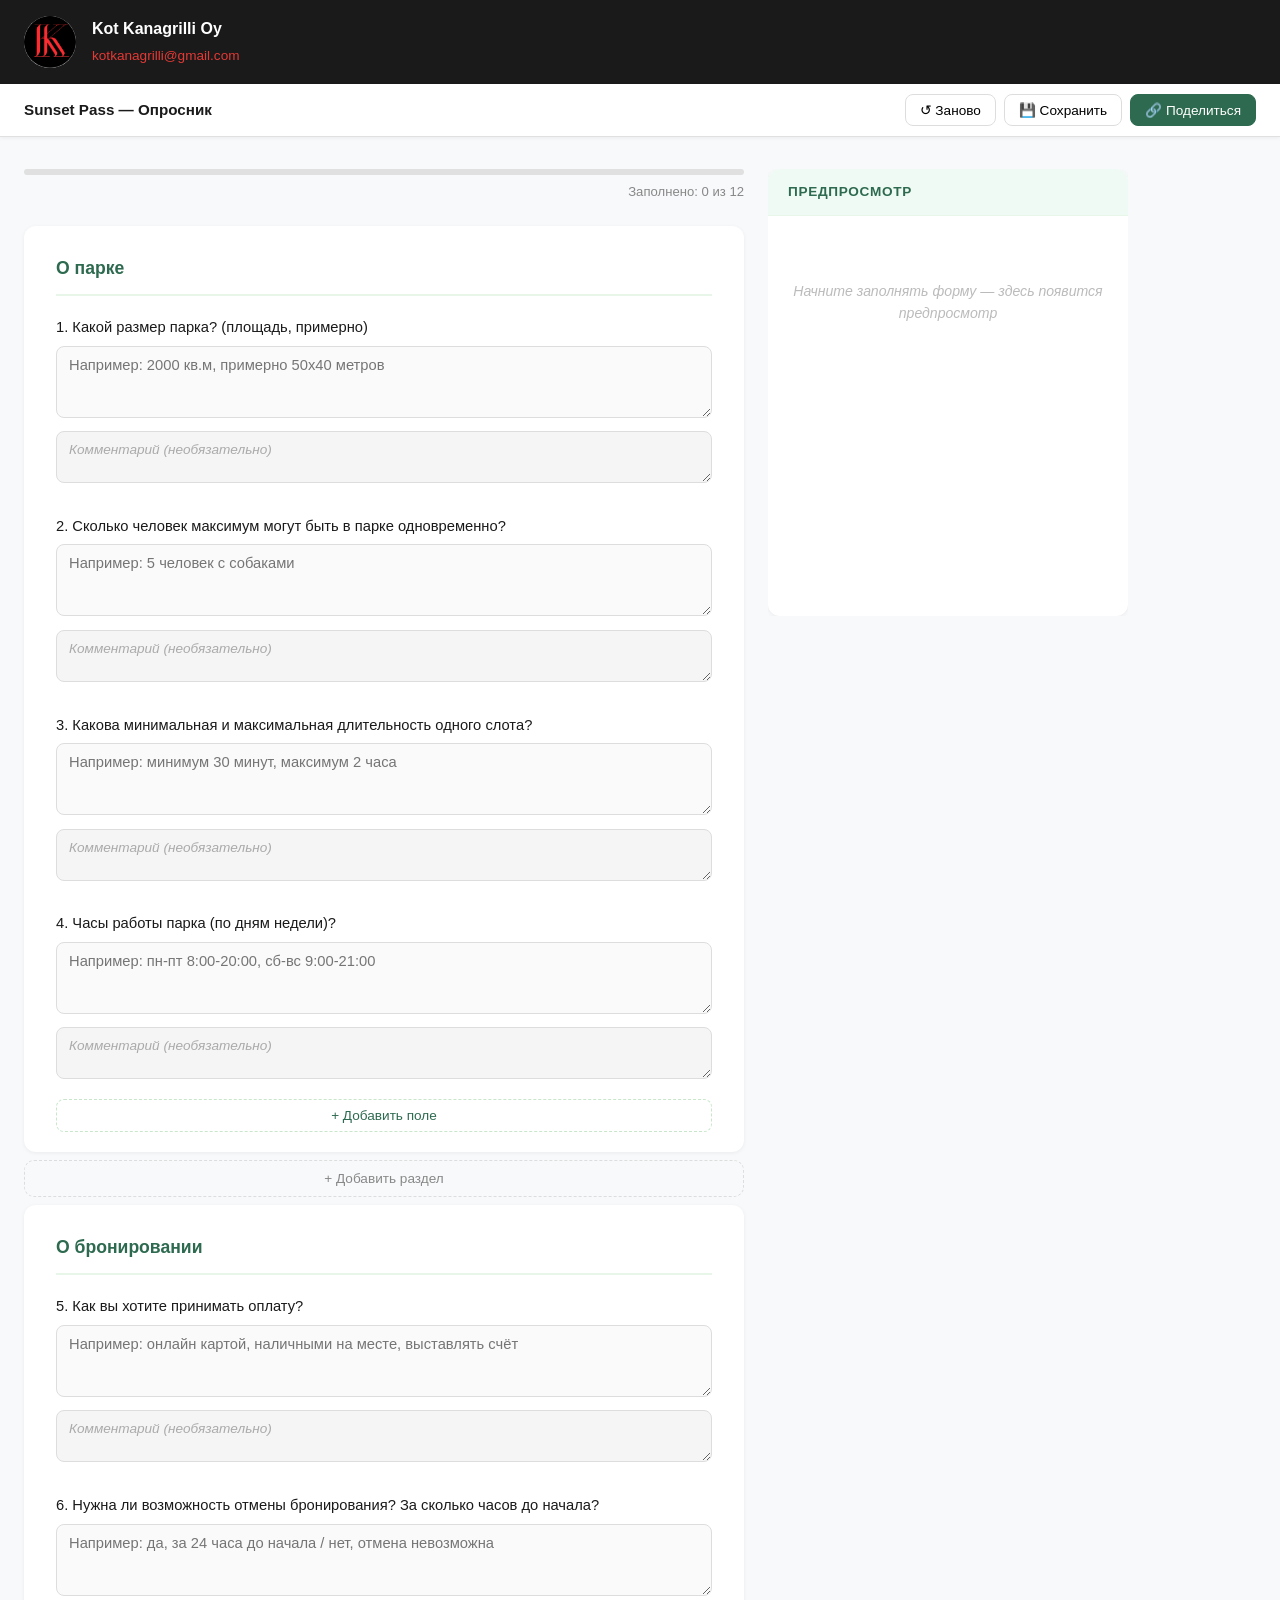
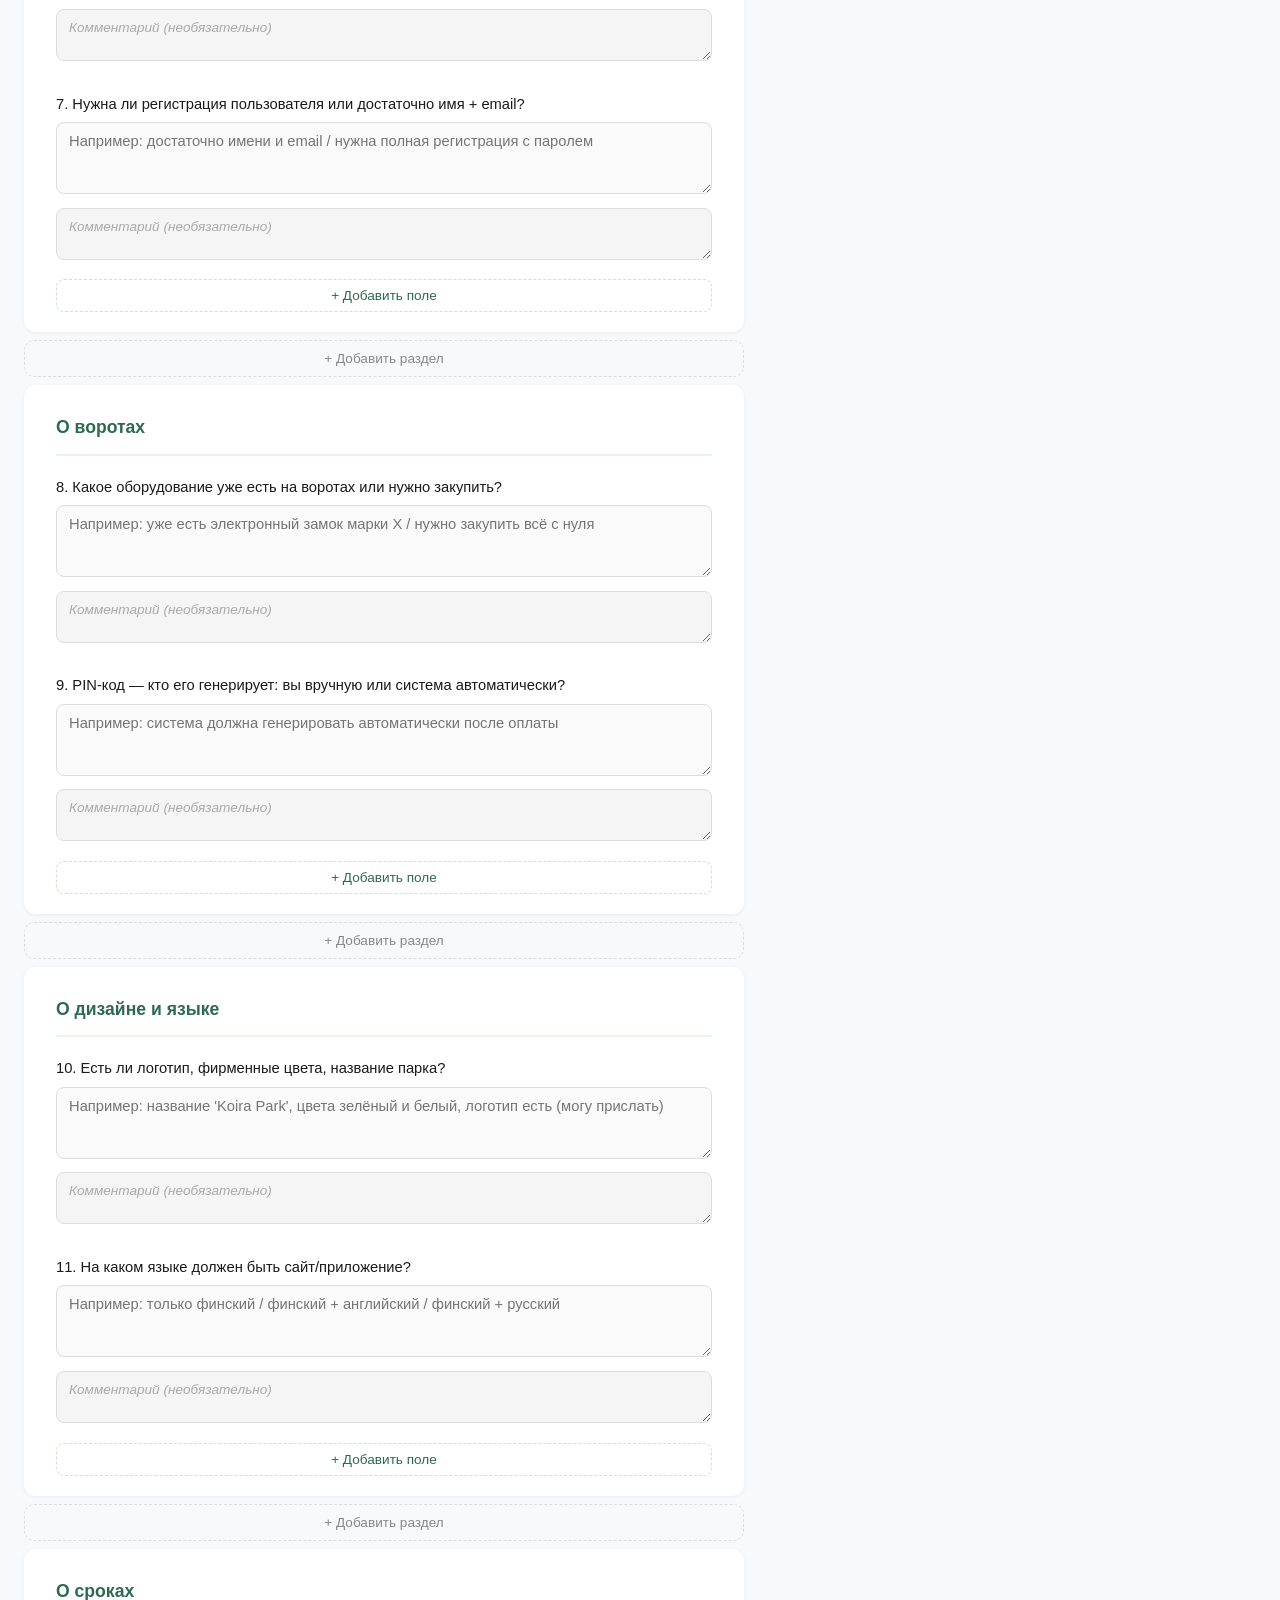
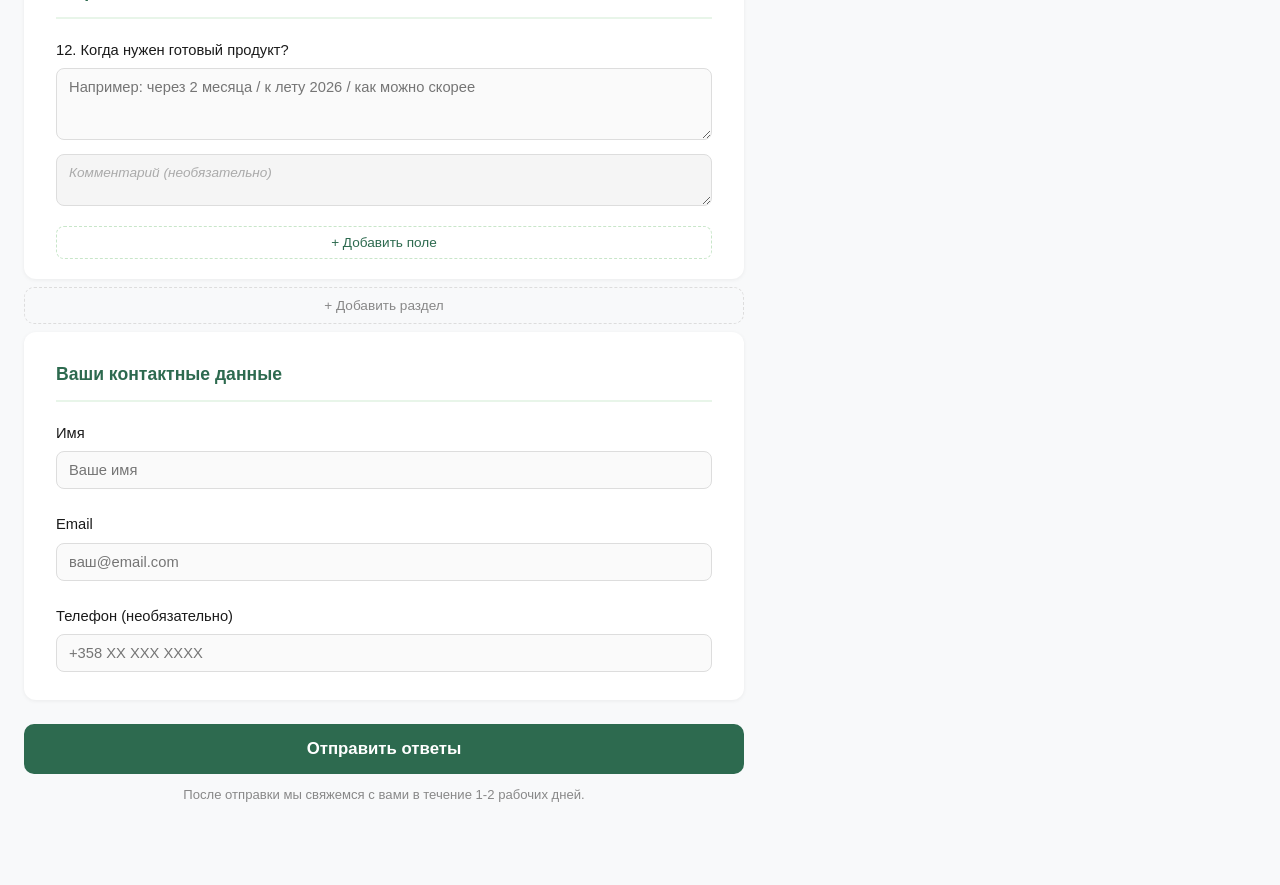
==== commit 3079624e: "feat: add company header with logo, name and email" ====
--- a/index.html
+++ b/index.html
@@ -8,6 +8,15 @@
 </head>
 <body>
 
+  <!-- Шапка компании -->
+  <div class="company-header">
+    <img src="logo.jpg" alt="Kot Kanagrilli Oy" class="company-logo">
+    <div class="company-info">
+      <div class="company-name">Kot Kanagrilli Oy</div>
+      <a href="mailto:kotkanagrilli@gmail.com" class="company-email">kotkanagrilli@gmail.com</a>
+    </div>
+  </div>
+
   <!-- Тулбар -->
   <div class="toolbar">
     <div class="toolbar-left">
--- a/style.css
+++ b/style.css
@@ -9,6 +9,40 @@
   background: #f8f9fa;
   color: #1a1a1a;
   line-height: 1.6;
+}
+
+/* ─── Шапка компании ─── */
+.company-header {
+  display: flex;
+  align-items: center;
+  gap: 16px;
+  padding: 16px 24px;
+  background: #1a1a1a;
+  color: #fff;
+}
+
+.company-logo {
+  width: 52px;
+  height: 52px;
+  border-radius: 50%;
+  object-fit: cover;
+  flex-shrink: 0;
+}
+
+.company-name {
+  font-weight: 700;
+  font-size: 1rem;
+  color: #fff;
+}
+
+.company-email {
+  font-size: 0.85rem;
+  color: #e53935;
+  text-decoration: none;
+}
+
+.company-email:hover {
+  text-decoration: underline;
 }
 
 /* ─── Тулбар ─── */
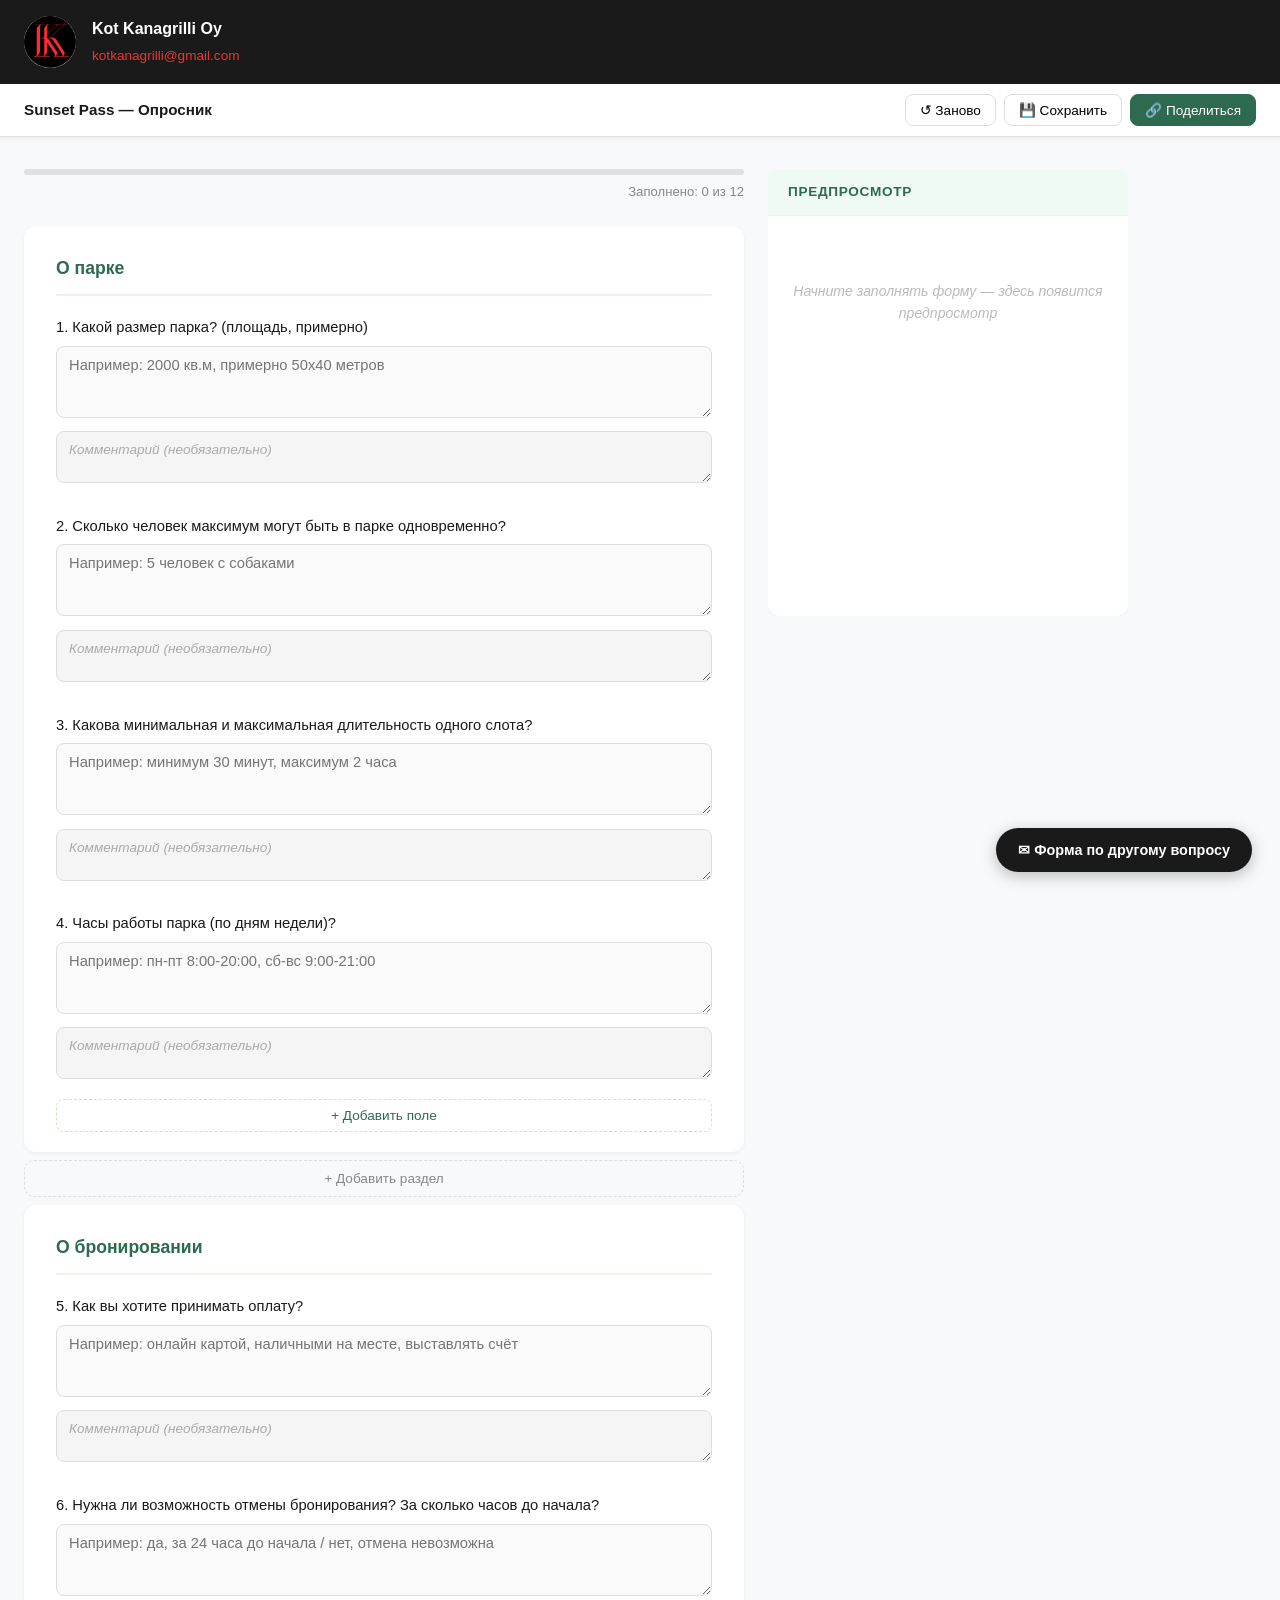
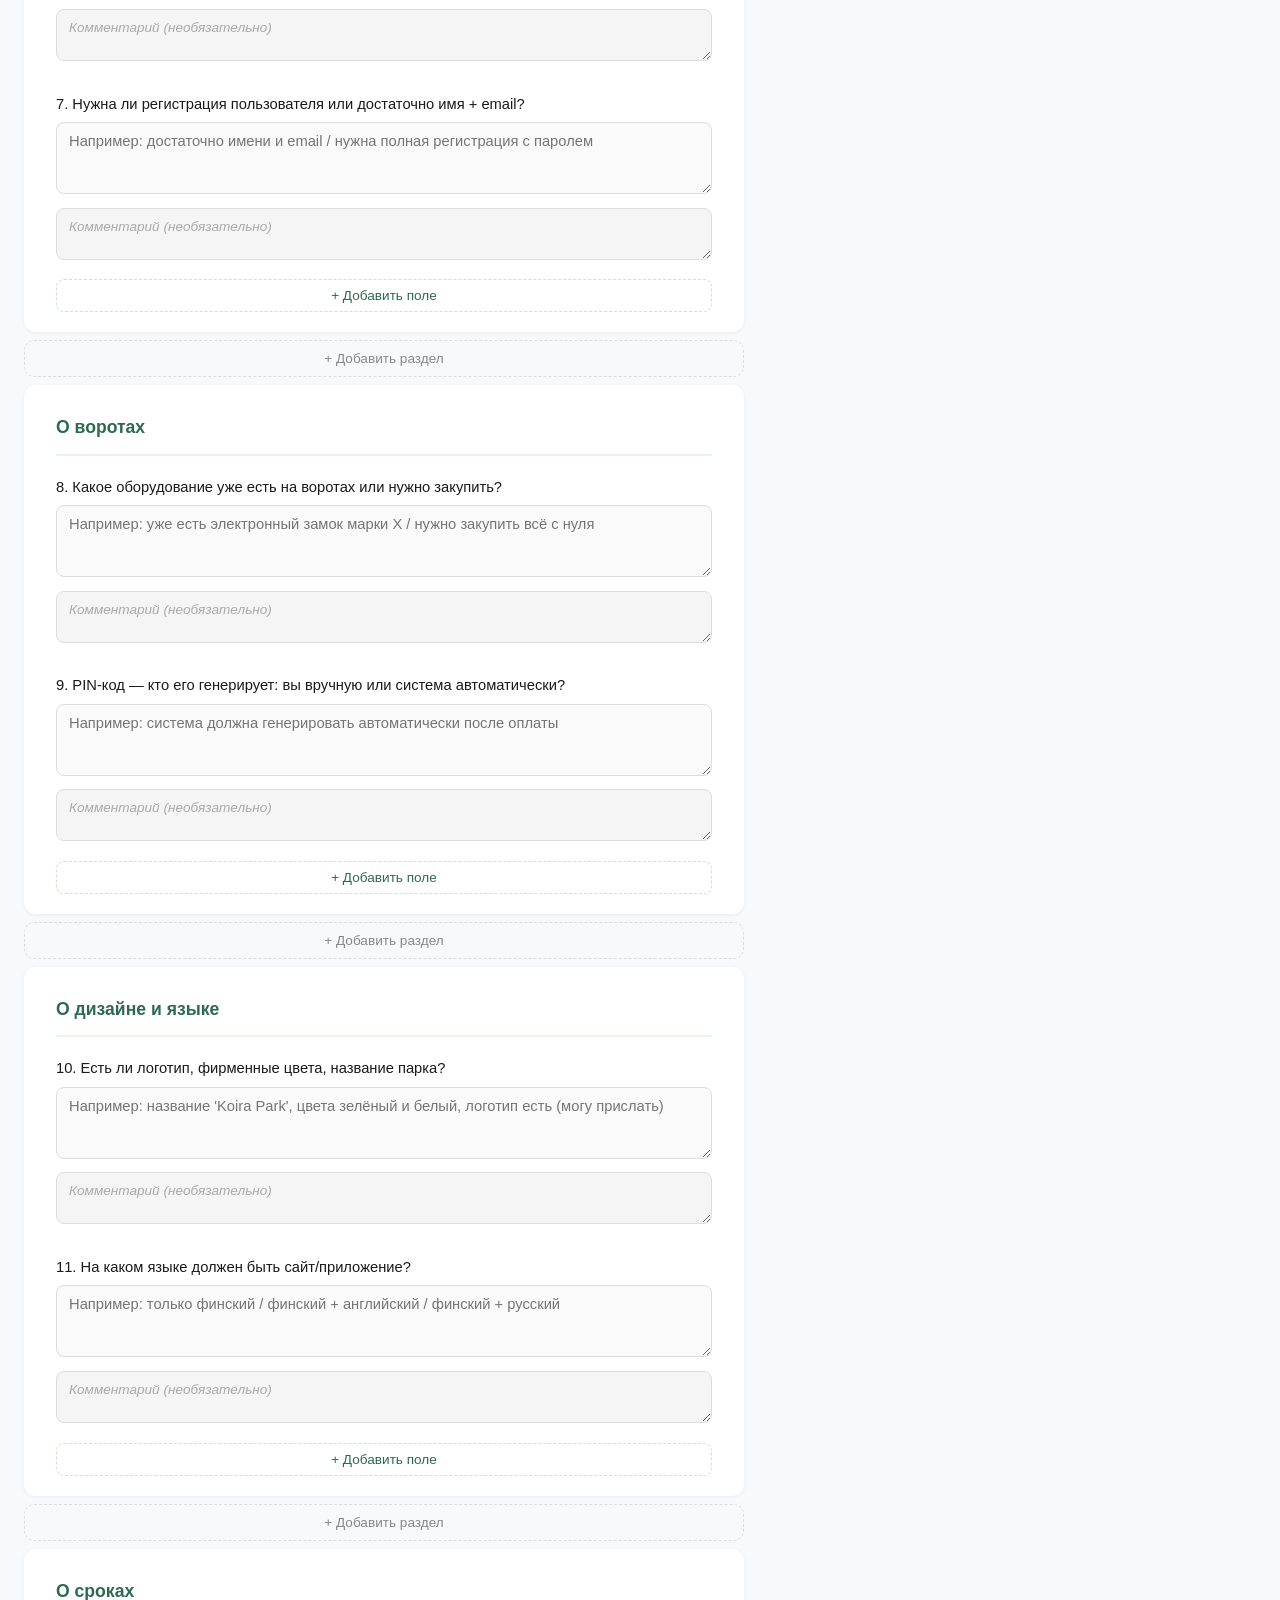
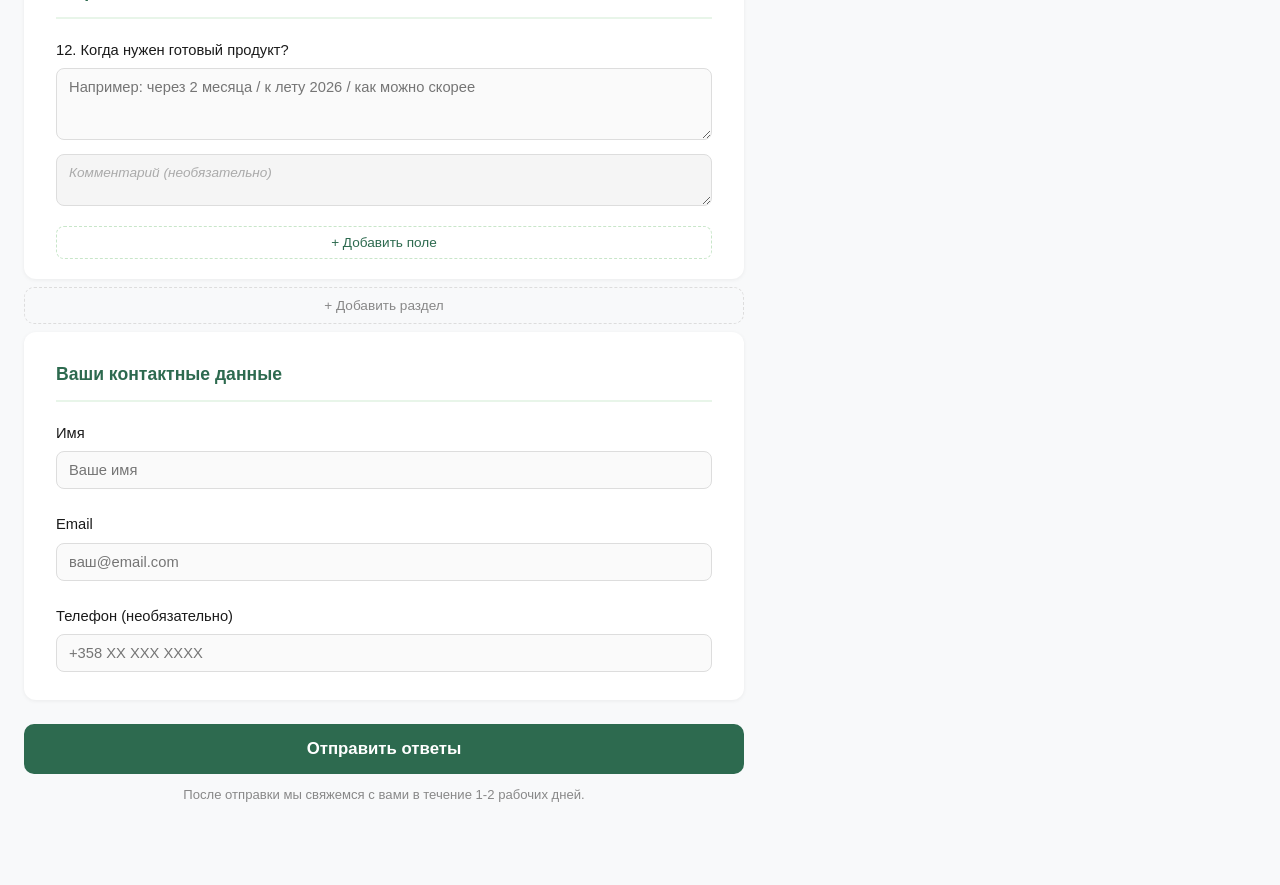
==== commit ce672030: "feat: add floating button with universal contact modal" ====
--- a/index.html
+++ b/index.html
@@ -212,6 +212,60 @@
 
   </div>
 
+  <!-- Плавающая кнопка -->
+  <button class="fab" id="fabBtn" onclick="openModal()">✉ Форма по другому вопросу</button>
+
+  <!-- Модальное окно -->
+  <div class="modal-overlay" id="modalOverlay" onclick="closeModalOutside(event)">
+    <div class="modal">
+      <div class="modal-header">
+        <h3>Обращение по другому вопросу</h3>
+        <button class="modal-close" onclick="closeModal()">×</button>
+      </div>
+      <div class="modal-body">
+        <p class="modal-subtitle">Заполните форму — мы свяжемся с вами в ближайшее время.</p>
+        <form id="generalForm" action="https://formspree.io/f/xrejjoav" method="POST">
+          <input type="hidden" name="form_type" value="general_inquiry">
+          <input type="hidden" name="_replyto" id="general_replyto">
+
+          <div class="modal-field">
+            <label for="g_subject">Тема обращения <span class="required">*</span></label>
+            <input type="text" id="g_subject" name="subject" required placeholder="Например: вопрос о сотрудничестве">
+          </div>
+
+          <div class="modal-field">
+            <label for="g_message">Сообщение <span class="required">*</span></label>
+            <textarea id="g_message" name="message" required placeholder="Опишите ваш вопрос или предложение..."></textarea>
+          </div>
+
+          <div class="modal-field">
+            <label for="g_name">Ваше имя <span class="required">*</span></label>
+            <input type="text" id="g_name" name="name" required placeholder="Имя и фамилия">
+          </div>
+
+          <div class="modal-field">
+            <label for="g_email">Электронная почта <span class="required">*</span></label>
+            <input type="email" id="g_email" name="email" required placeholder="ваш@email.com">
+          </div>
+
+          <div class="modal-field">
+            <label for="g_phone">Телефон <span class="optional">(необязательно)</span></label>
+            <input type="tel" id="g_phone" name="phone" placeholder="+358 XX XXX XXXX">
+          </div>
+
+          <button type="submit" class="modal-submit" id="generalSubmitBtn">Отправить обращение</button>
+          <p class="modal-note">Нажимая кнопку, вы соглашаетесь на обработку персональных данных</p>
+        </form>
+        <div class="modal-success" id="modalSuccess" style="display:none;">
+          <div class="modal-success-icon">✅</div>
+          <h4>Обращение отправлено!</h4>
+          <p>Мы получили ваше сообщение и свяжемся с вами в ближайшее время.</p>
+          <button class="modal-submit" onclick="closeModal()">Закрыть</button>
+        </div>
+      </div>
+    </div>
+  </div>
+
   <script src="script.js"></script>
 </body>
 </html>
--- a/style.css
+++ b/style.css
@@ -463,6 +463,185 @@
   margin-top: 2px;
 }
 
+/* ─── Плавающая кнопка ─── */
+.fab {
+  position: fixed;
+  bottom: 28px;
+  right: 28px;
+  z-index: 150;
+  padding: 14px 22px;
+  background: #1a1a1a;
+  color: #fff;
+  border: none;
+  border-radius: 50px;
+  font-size: 0.9rem;
+  font-family: inherit;
+  font-weight: 600;
+  cursor: pointer;
+  box-shadow: 0 4px 16px rgba(0,0,0,0.25);
+  transition: background 0.2s, transform 0.15s, box-shadow 0.2s;
+}
+
+.fab:hover {
+  background: #e53935;
+  transform: translateY(-2px);
+  box-shadow: 0 6px 20px rgba(229,57,53,0.35);
+}
+
+/* ─── Модальное окно ─── */
+.modal-overlay {
+  position: fixed;
+  inset: 0;
+  background: rgba(0,0,0,0.5);
+  z-index: 300;
+  display: flex;
+  align-items: center;
+  justify-content: center;
+  padding: 16px;
+  opacity: 0;
+  pointer-events: none;
+  transition: opacity 0.2s;
+}
+
+.modal-overlay.open {
+  opacity: 1;
+  pointer-events: all;
+}
+
+.modal {
+  background: #fff;
+  border-radius: 16px;
+  width: 100%;
+  max-width: 520px;
+  max-height: 90vh;
+  overflow-y: auto;
+  box-shadow: 0 20px 60px rgba(0,0,0,0.2);
+  transform: translateY(20px);
+  transition: transform 0.2s;
+}
+
+.modal-overlay.open .modal {
+  transform: translateY(0);
+}
+
+.modal-header {
+  display: flex;
+  align-items: center;
+  justify-content: space-between;
+  padding: 20px 24px 16px;
+  border-bottom: 1px solid #eee;
+}
+
+.modal-header h3 {
+  font-size: 1.1rem;
+  font-weight: 700;
+  color: #1a1a1a;
+}
+
+.modal-close {
+  background: none;
+  border: none;
+  font-size: 1.5rem;
+  color: #999;
+  cursor: pointer;
+  line-height: 1;
+  padding: 0 4px;
+  border-radius: 4px;
+}
+
+.modal-close:hover {
+  color: #333;
+  background: #f0f0f0;
+}
+
+.modal-body {
+  padding: 20px 24px 24px;
+}
+
+.modal-subtitle {
+  color: #666;
+  font-size: 0.9rem;
+  margin-bottom: 20px;
+}
+
+.modal-field {
+  margin-bottom: 16px;
+}
+
+.modal-field label {
+  font-weight: 500;
+  font-size: 0.9rem;
+  margin-bottom: 6px;
+  display: block;
+}
+
+.modal-field textarea {
+  min-height: 100px;
+}
+
+.required {
+  color: #e53935;
+}
+
+.optional {
+  color: #aaa;
+  font-weight: 400;
+  font-size: 0.82rem;
+}
+
+.modal-submit {
+  display: block;
+  width: 100%;
+  padding: 14px;
+  background: #1a1a1a;
+  color: #fff;
+  border: none;
+  border-radius: 10px;
+  font-size: 1rem;
+  font-weight: 600;
+  font-family: inherit;
+  cursor: pointer;
+  margin-top: 20px;
+  transition: background 0.2s;
+}
+
+.modal-submit:hover {
+  background: #e53935;
+}
+
+.modal-submit:disabled {
+  background: #aaa;
+  cursor: not-allowed;
+}
+
+.modal-note {
+  font-size: 0.75rem;
+  color: #bbb;
+  text-align: center;
+  margin-top: 10px;
+}
+
+.modal-success {
+  text-align: center;
+  padding: 20px 0;
+}
+
+.modal-success-icon {
+  font-size: 3rem;
+  margin-bottom: 12px;
+}
+
+.modal-success h4 {
+  font-size: 1.2rem;
+  margin-bottom: 8px;
+}
+
+.modal-success p {
+  color: #666;
+  font-size: 0.9rem;
+  margin-bottom: 20px;
+}
+
 /* ─── Планшет ─── */
 @media (max-width: 1024px) {
   .app-layout {
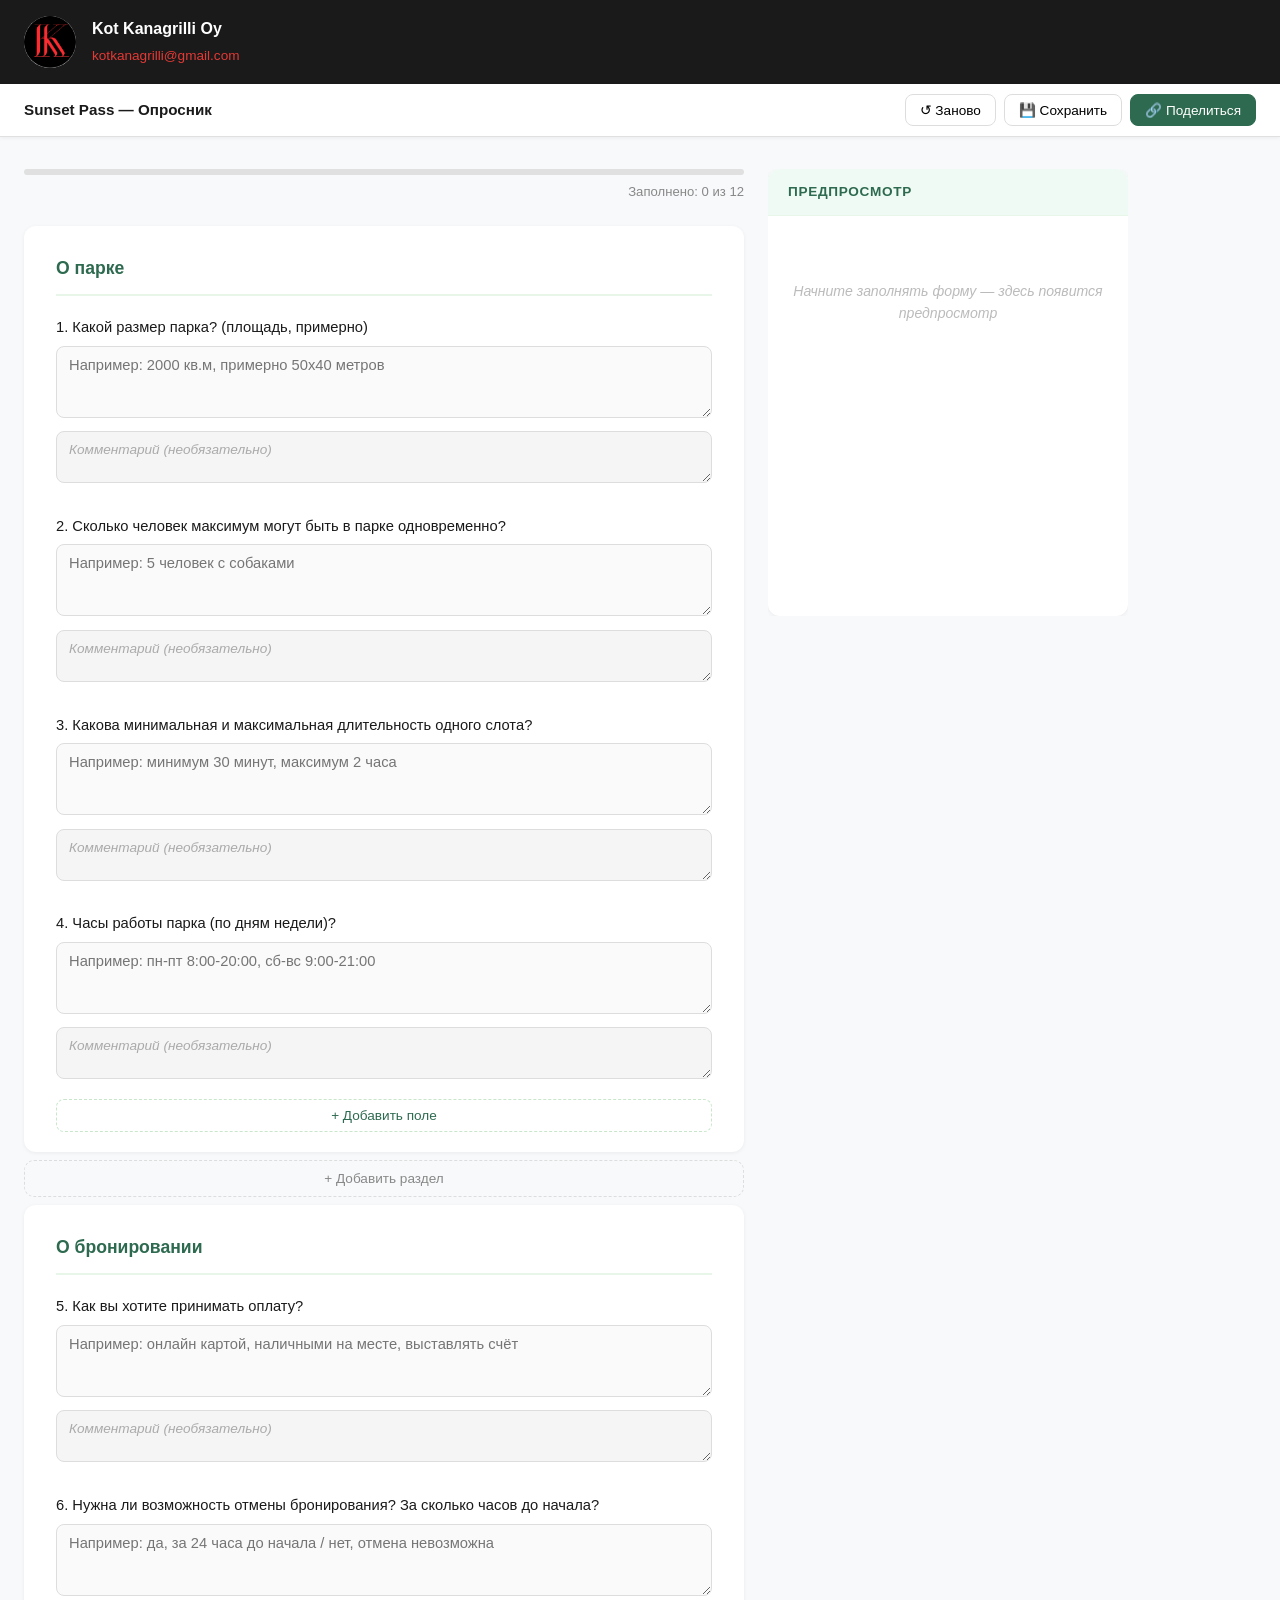
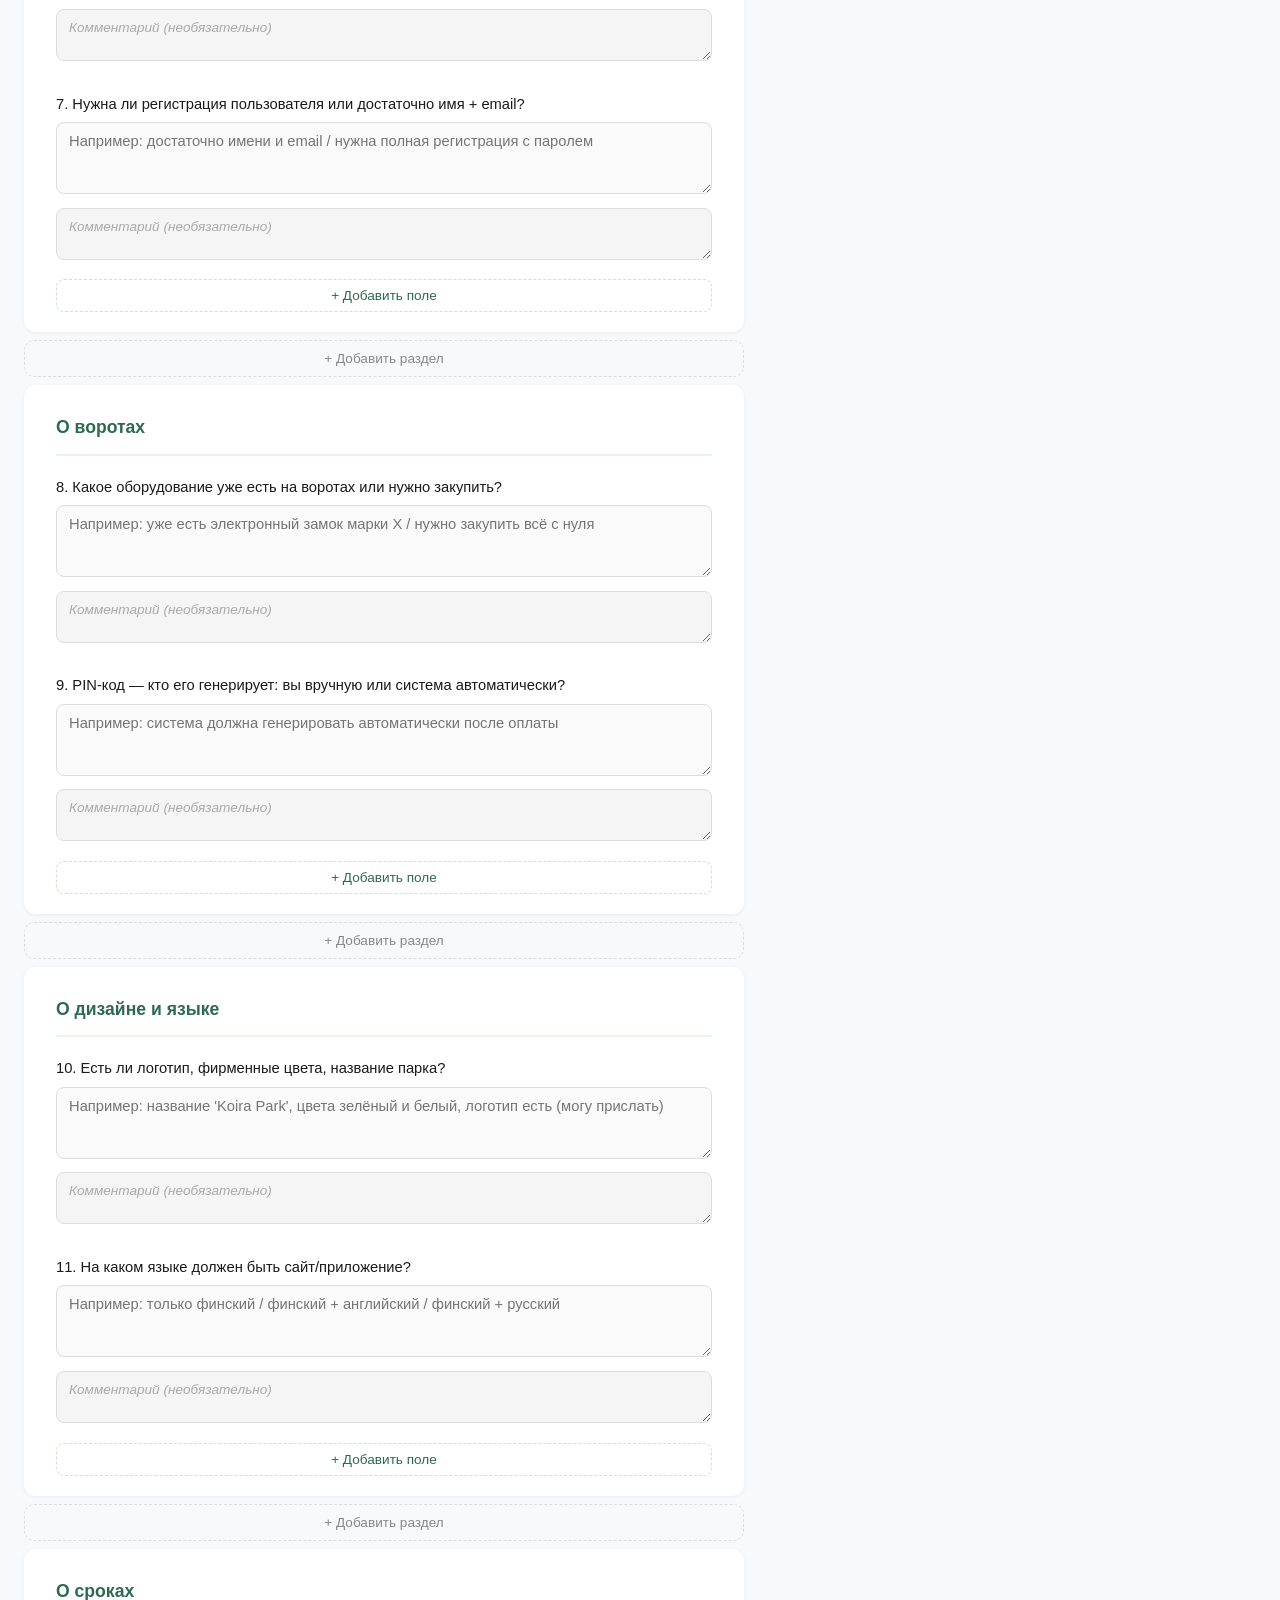
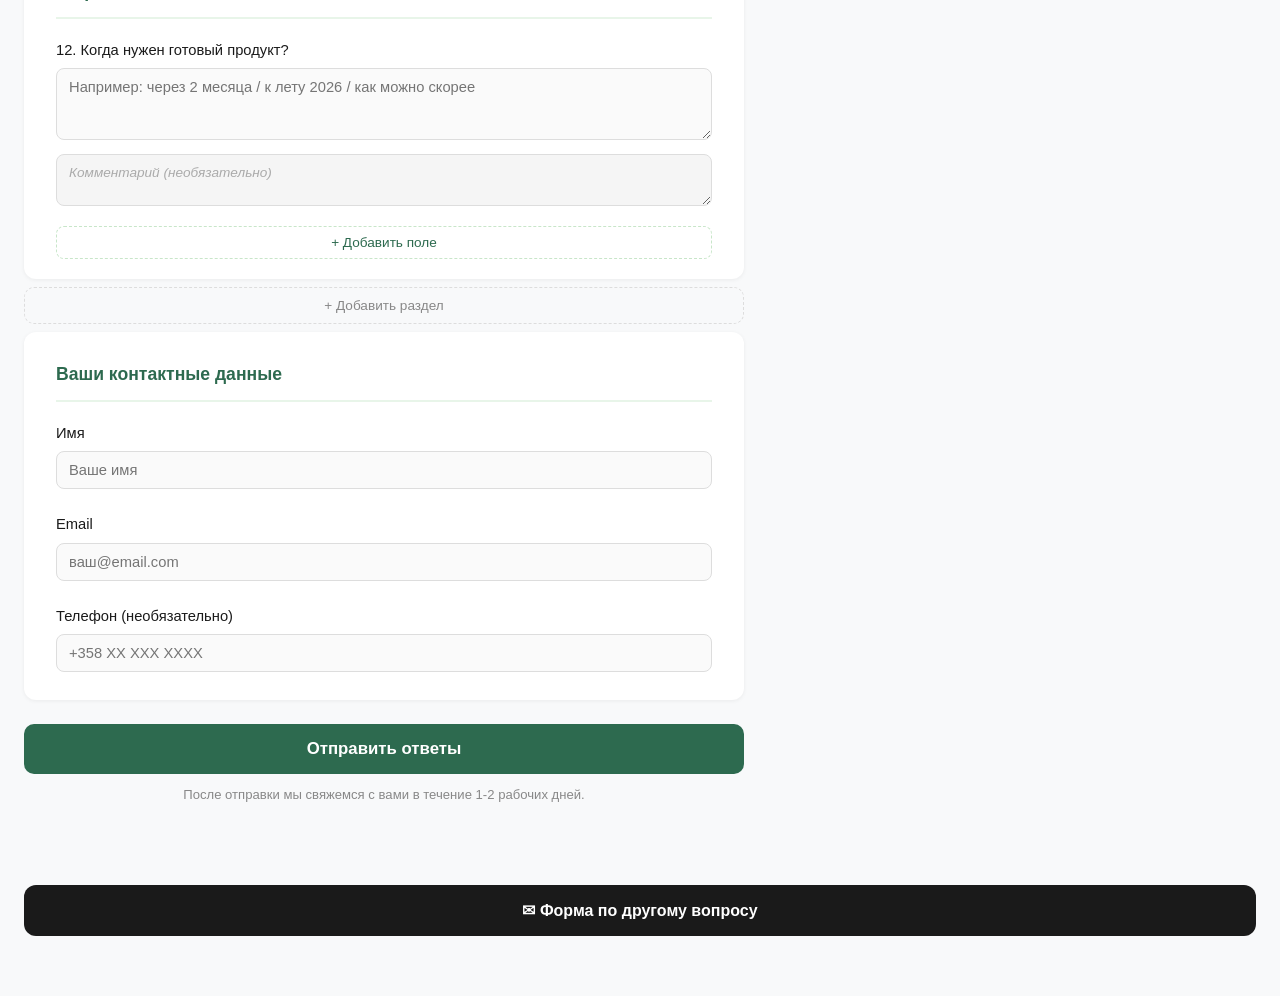
==== commit 4ee840fe: "fix: move contact button from floating to bottom of page" ====
--- a/index.html
+++ b/index.html
@@ -24,9 +24,9 @@
       <span class="save-status" id="saveStatus"></span>
     </div>
     <div class="toolbar-right">
-      <button class="toolbar-btn" id="btnReset" title="Очистить форму">↺ Заново</button>
-      <button class="toolbar-btn" id="btnSave" title="Сохранить">💾 Сохранить</button>
-      <button class="toolbar-btn primary" id="btnShare" title="Поделиться ссылкой">🔗 Поделиться</button>
+      <button class="toolbar-btn" id="btnReset" title="Очистить форму"><span class="btn-icon">↺</span><span class="btn-text"> Заново</span></button>
+      <button class="toolbar-btn" id="btnSave" title="Сохранить"><span class="btn-icon">💾</span><span class="btn-text"> Сохранить</span></button>
+      <button class="toolbar-btn primary" id="btnShare" title="Поделиться ссылкой"><span class="btn-icon">🔗</span><span class="btn-text"> Поделиться</span></button>
     </div>
   </div>
 
@@ -212,8 +212,6 @@
 
   </div>
 
-  <!-- Плавающая кнопка -->
-  <button class="fab" id="fabBtn" onclick="openModal()">✉ Форма по другому вопросу</button>
 
   <!-- Модальное окно -->
   <div class="modal-overlay" id="modalOverlay" onclick="closeModalOutside(event)">
@@ -266,6 +264,11 @@
     </div>
   </div>
 
+  <!-- Кнопка внизу страницы -->
+  <div class="bottom-contact">
+    <button class="bottom-contact-btn" onclick="openModal()">✉ Форма по другому вопросу</button>
+  </div>
+
   <script src="script.js"></script>
 </body>
 </html>
--- a/style.css
+++ b/style.css
@@ -463,29 +463,30 @@
   margin-top: 2px;
 }
 
-/* ─── Плавающая кнопка ─── */
-.fab {
-  position: fixed;
-  bottom: 28px;
-  right: 28px;
-  z-index: 150;
-  padding: 14px 22px;
+/* ─── Кнопка внизу ─── */
+.bottom-contact {
+  max-width: 1300px;
+  margin: 0 auto;
+  padding: 0 24px 60px;
+}
+
+.bottom-contact-btn {
+  display: block;
+  width: 100%;
+  padding: 16px;
   background: #1a1a1a;
   color: #fff;
   border: none;
-  border-radius: 50px;
-  font-size: 0.9rem;
+  border-radius: 12px;
+  font-size: 1rem;
   font-family: inherit;
   font-weight: 600;
   cursor: pointer;
-  box-shadow: 0 4px 16px rgba(0,0,0,0.25);
-  transition: background 0.2s, transform 0.15s, box-shadow 0.2s;
-}
-
-.fab:hover {
+  transition: background 0.2s;
+}
+
+.bottom-contact-btn:hover {
   background: #e53935;
-  transform: translateY(-2px);
-  box-shadow: 0 6px 20px rgba(229,57,53,0.35);
 }
 
 /* ─── Модальное окно ─── */
@@ -662,24 +663,46 @@
 /* ─── Телефон ─── */
 @media (max-width: 600px) {
   .toolbar {
-    padding: 8px 16px;
+    padding: 8px 12px;
+    gap: 8px;
   }
 
   .toolbar-title {
-    font-size: 0.85rem;
+    display: none;
+  }
+
+  .save-status {
+    font-size: 0.72rem;
+    max-width: 100px;
+    overflow: hidden;
+    text-overflow: ellipsis;
+    white-space: nowrap;
+  }
+
+  .toolbar-right {
+    gap: 6px;
+    margin-left: auto;
   }
 
   .toolbar-btn {
-    padding: 6px 10px;
-    font-size: 0.78rem;
+    padding: 7px 10px;
+    font-size: 0.9rem;
+  }
+
+  .btn-text {
+    display: none;
   }
 
   .app-layout {
-    padding: 16px 16px 60px;
+    padding: 16px 12px 80px;
     gap: 16px;
   }
 
   .section {
-    padding: 20px 16px 14px;
-  }
-}
+    padding: 20px 14px 14px;
+  }
+
+  .bottom-contact {
+    padding: 0 12px 40px;
+  }
+}
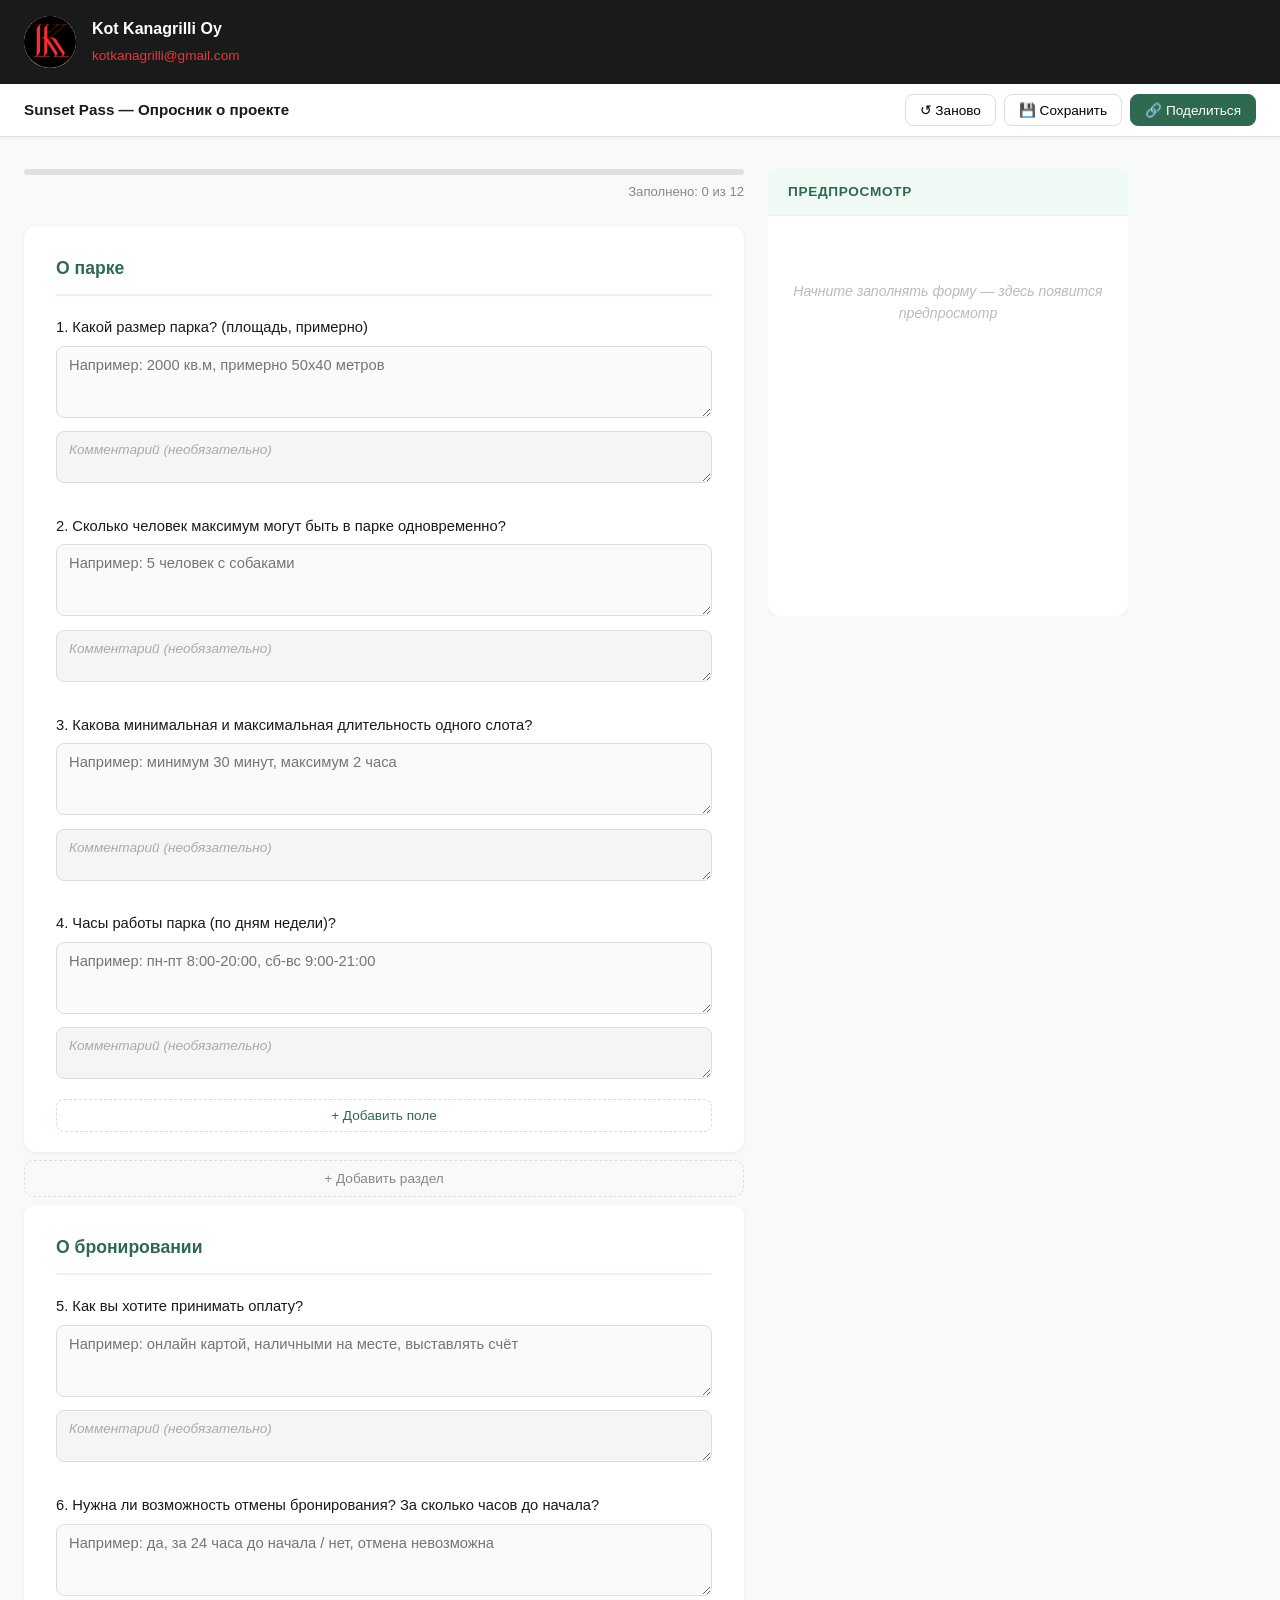
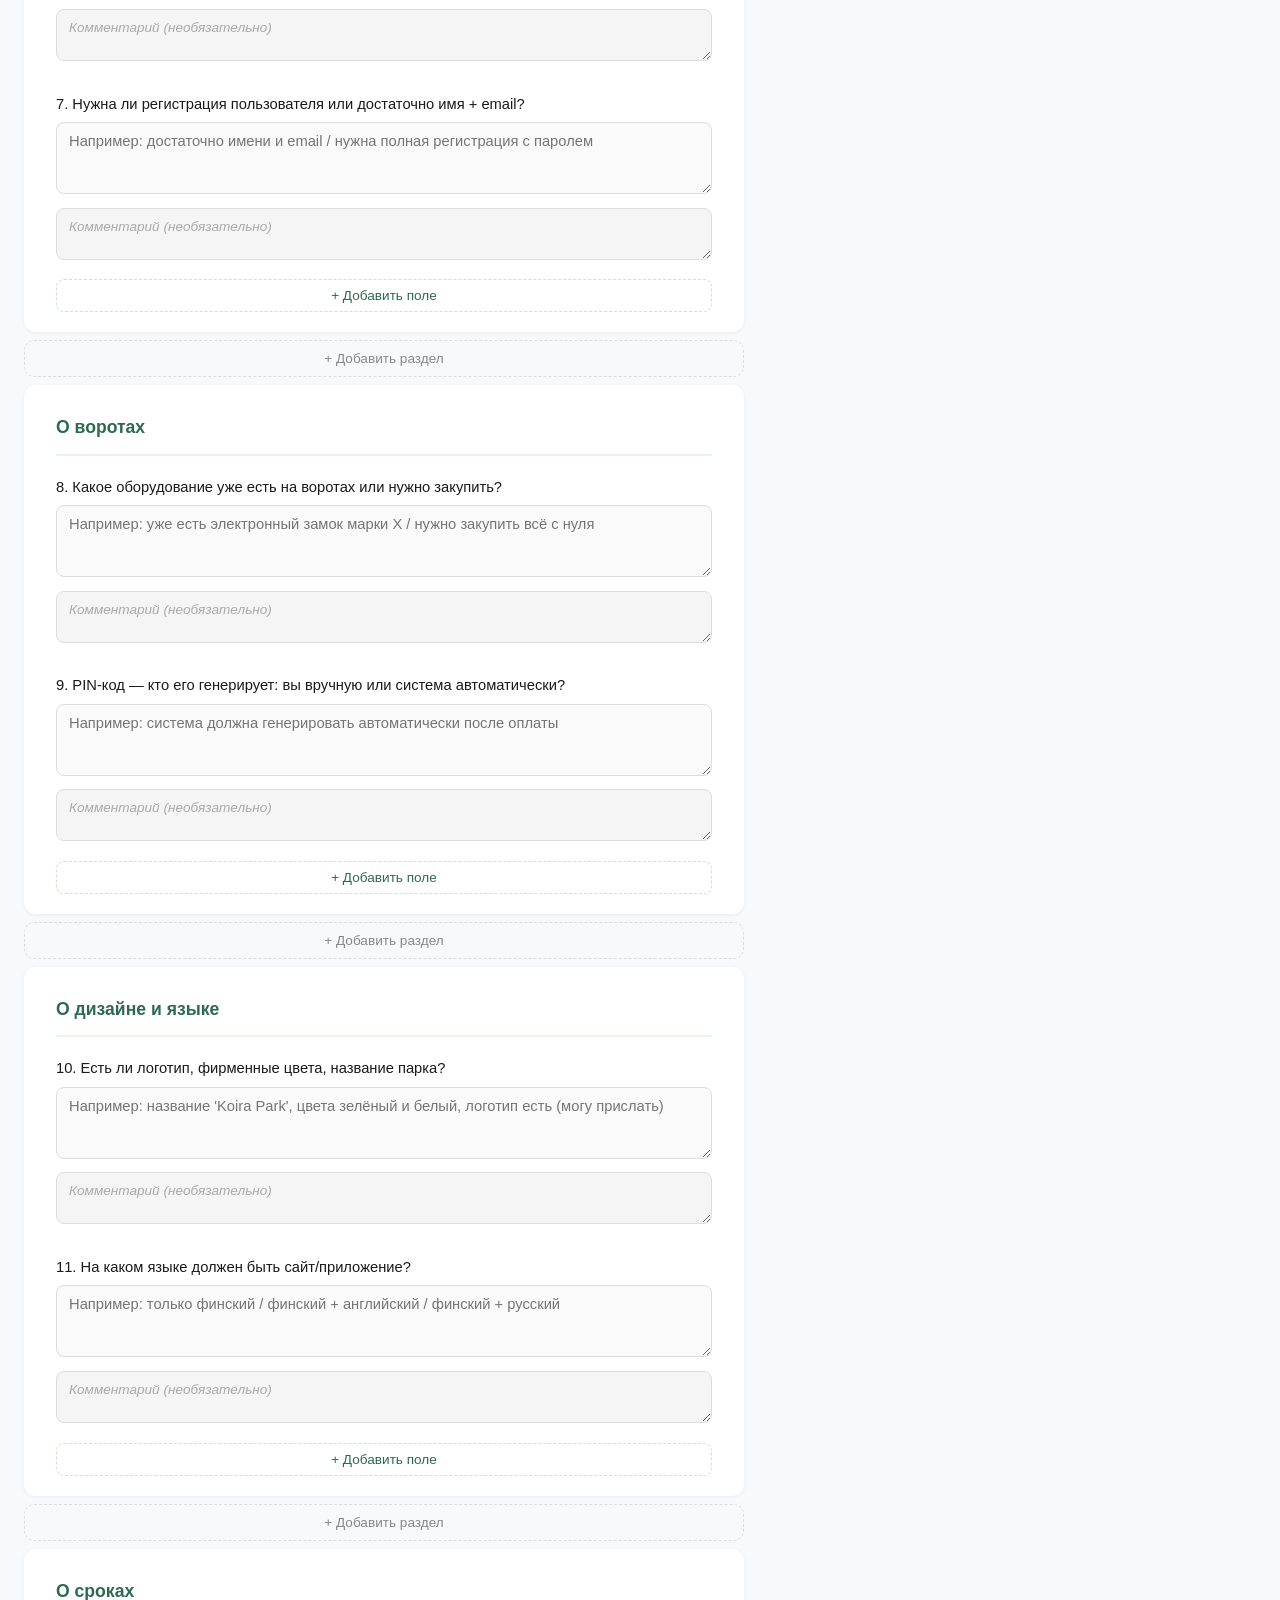
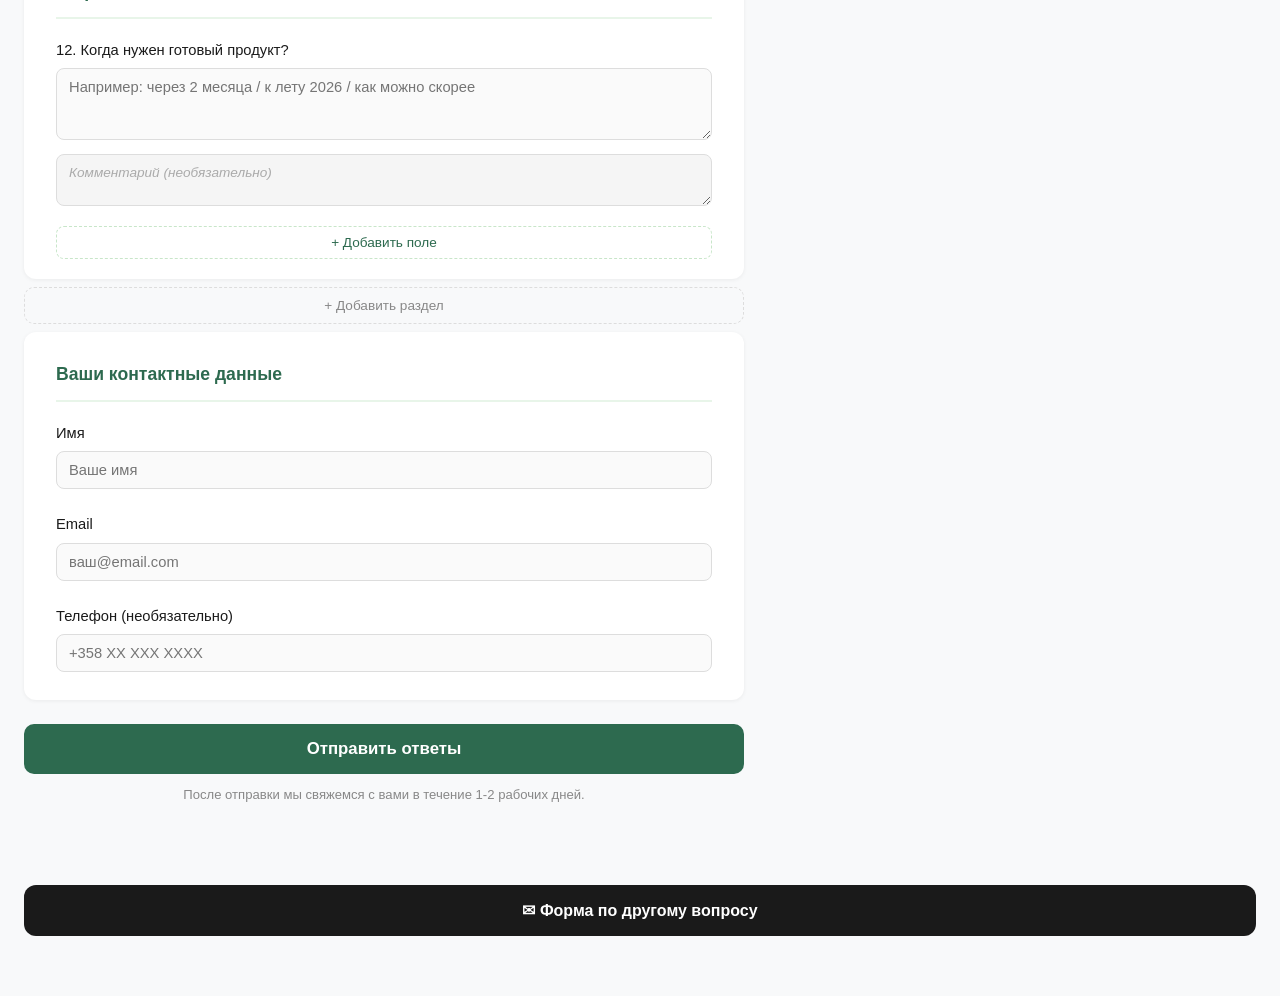
==== commit e3984693: "fix: update toolbar title" ====
--- a/index.html
+++ b/index.html
@@ -20,7 +20,7 @@
   <!-- Тулбар -->
   <div class="toolbar">
     <div class="toolbar-left">
-      <span class="toolbar-title">Sunset Pass — Опросник</span>
+      <span class="toolbar-title">Sunset Pass — Опросник о проекте</span>
       <span class="save-status" id="saveStatus"></span>
     </div>
     <div class="toolbar-right">
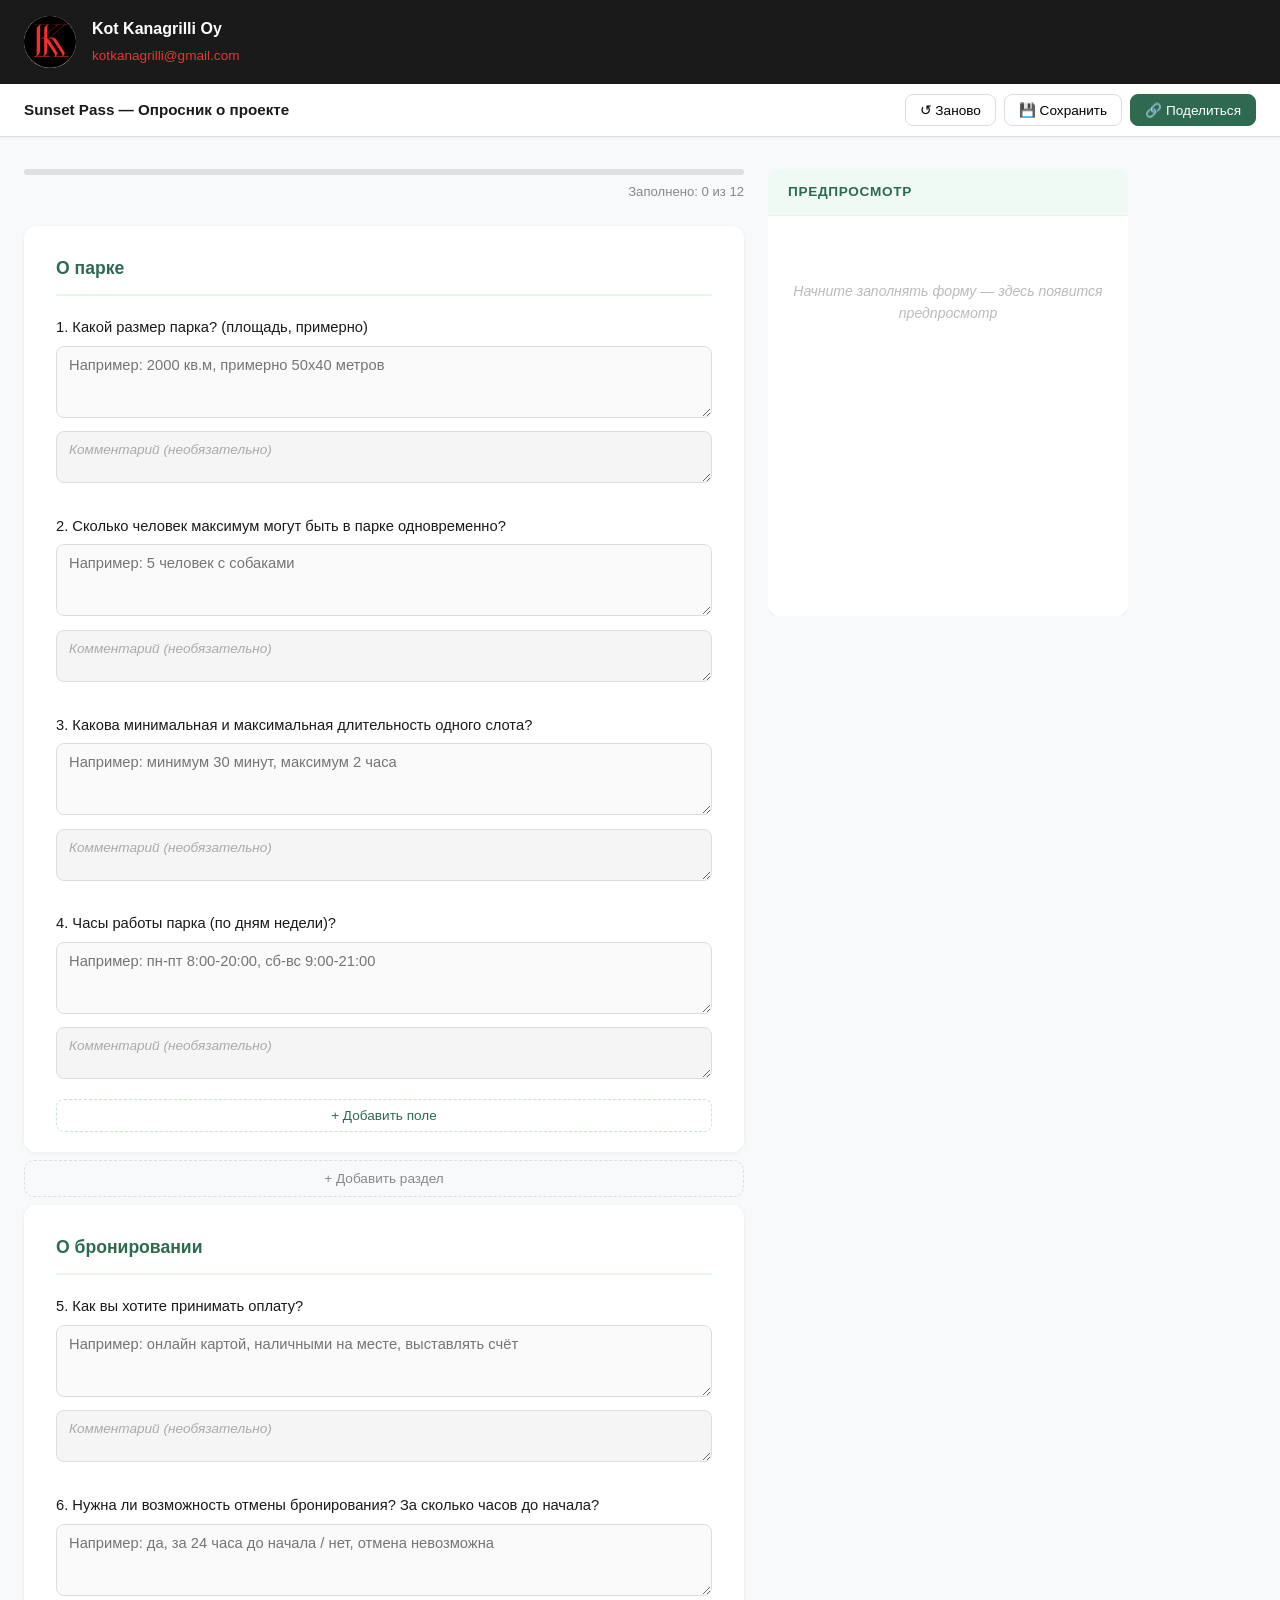
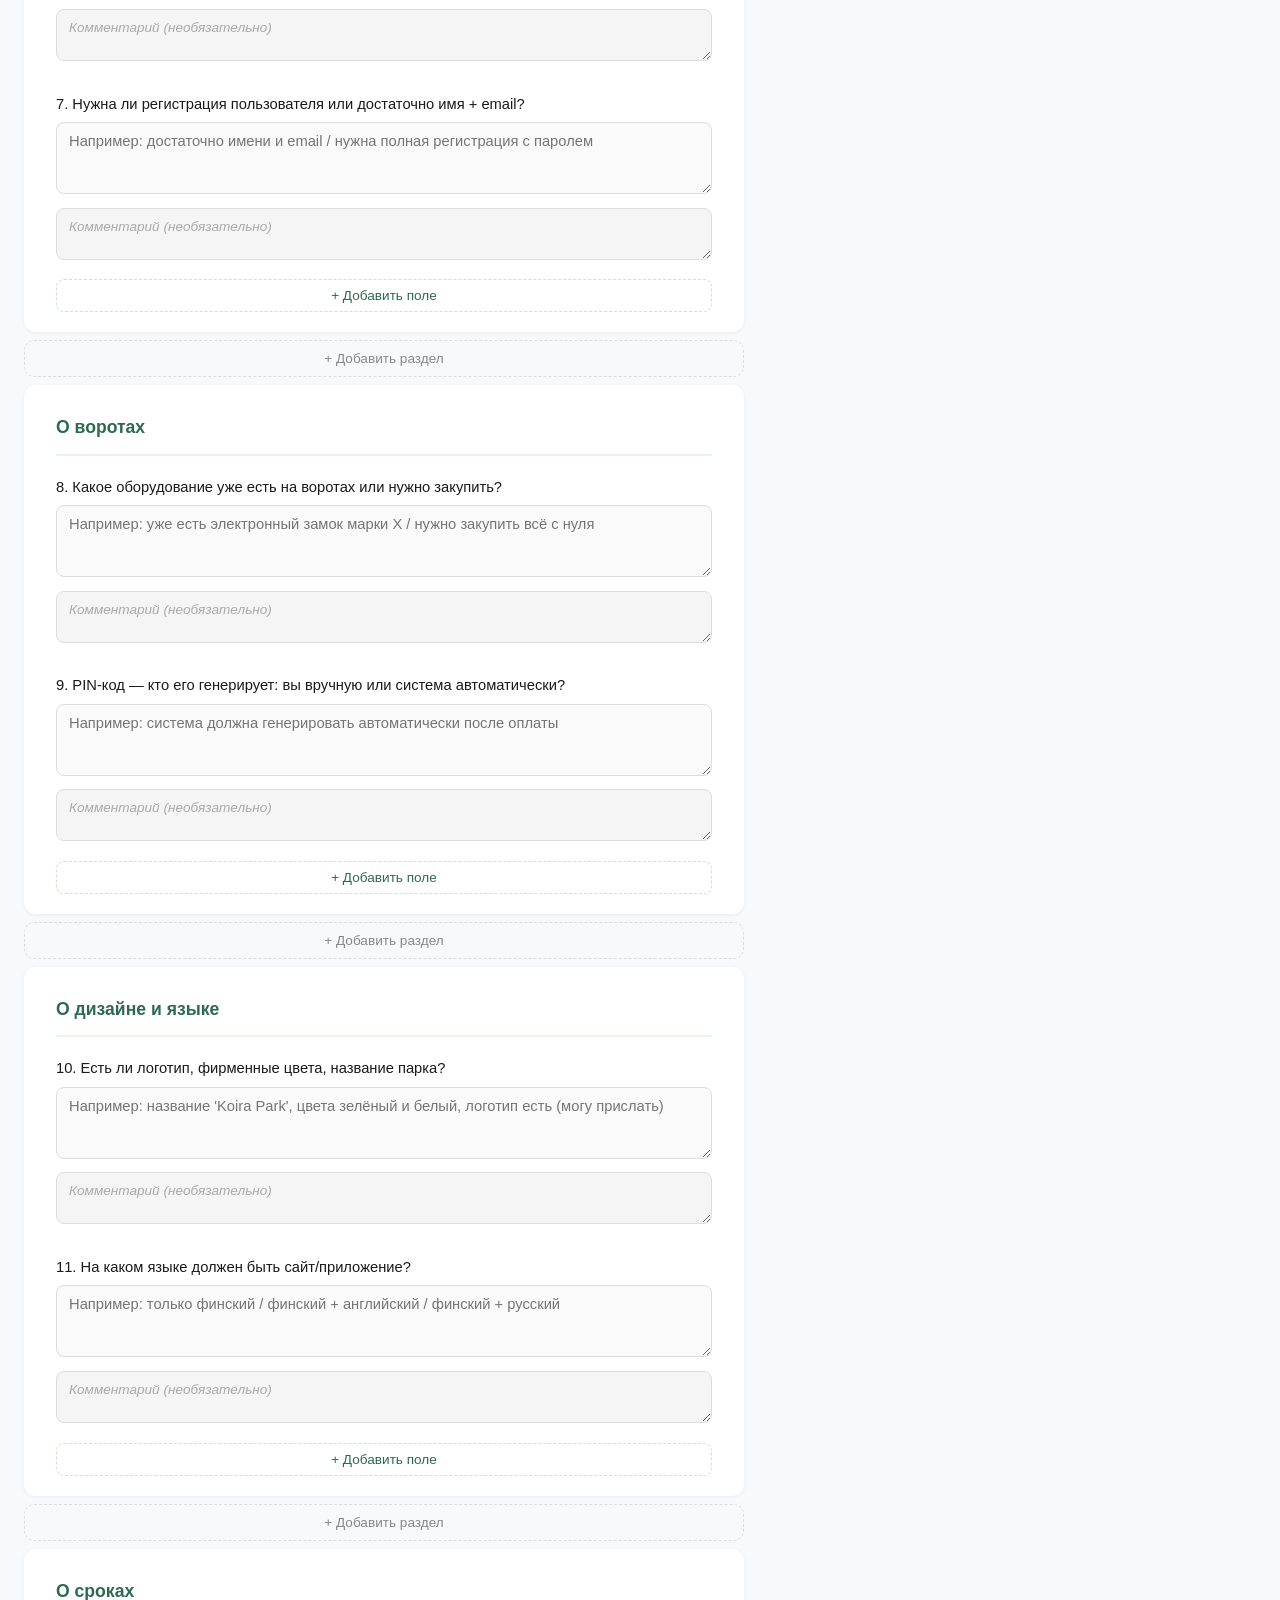
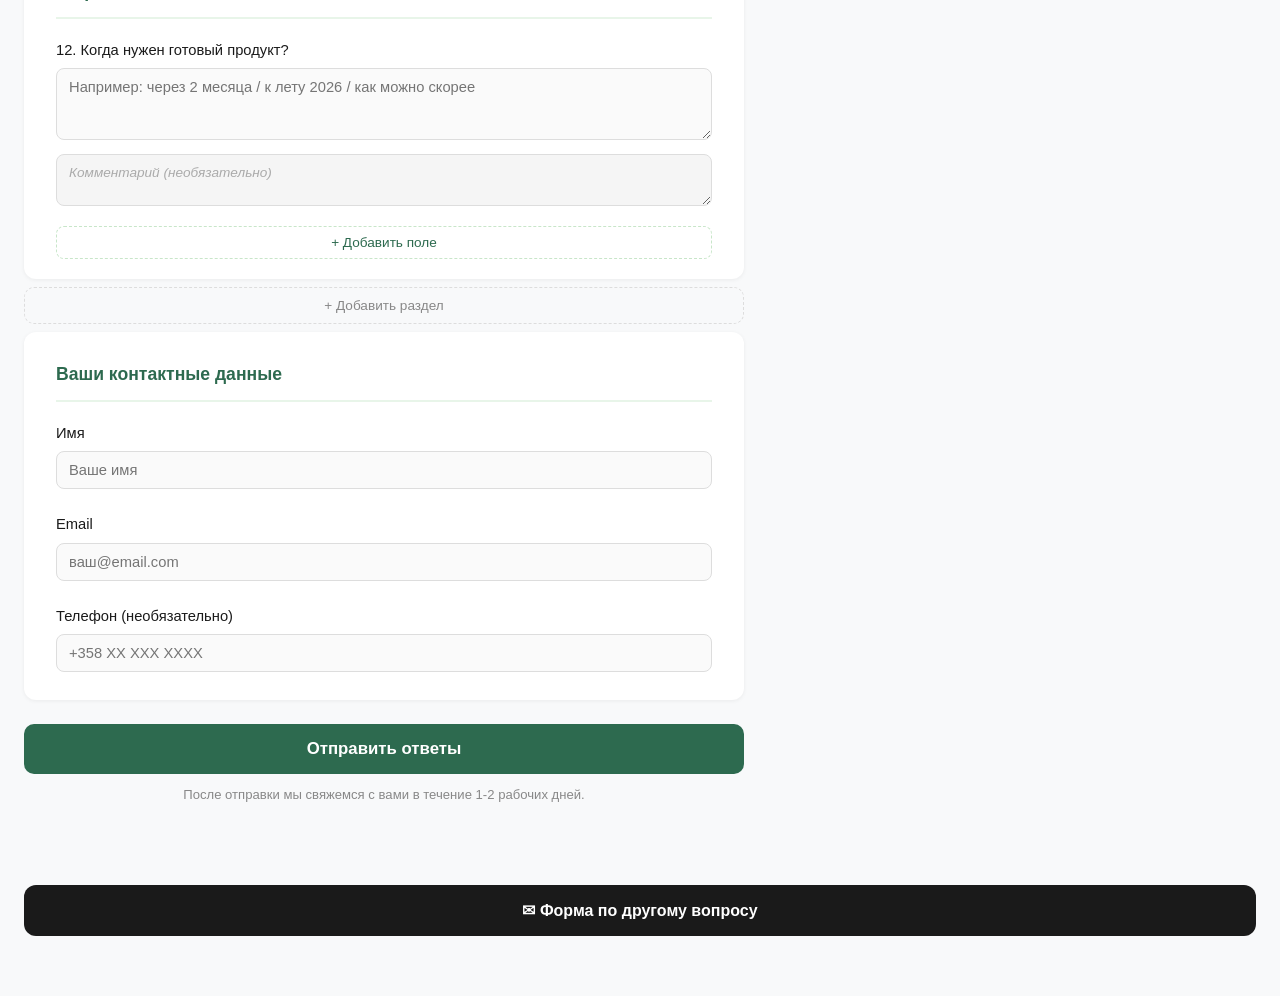
==== commit 9f25c4c0: "feat: add sender timezone and Anton's local time to form submission" ====
--- a/index.html
+++ b/index.html
@@ -47,6 +47,9 @@
 
       <form id="questionnaireForm" action="https://formspree.io/f/xrejjoav" method="POST">
         <input type="hidden" name="_replyto" id="_replyto">
+        <input type="hidden" name="sender_time" id="sender_time">
+        <input type="hidden" name="sender_timezone" id="sender_timezone">
+        <input type="hidden" name="anton_time" id="anton_time">
 
         <!-- О парке -->
         <section class="section" data-section-id="park">
